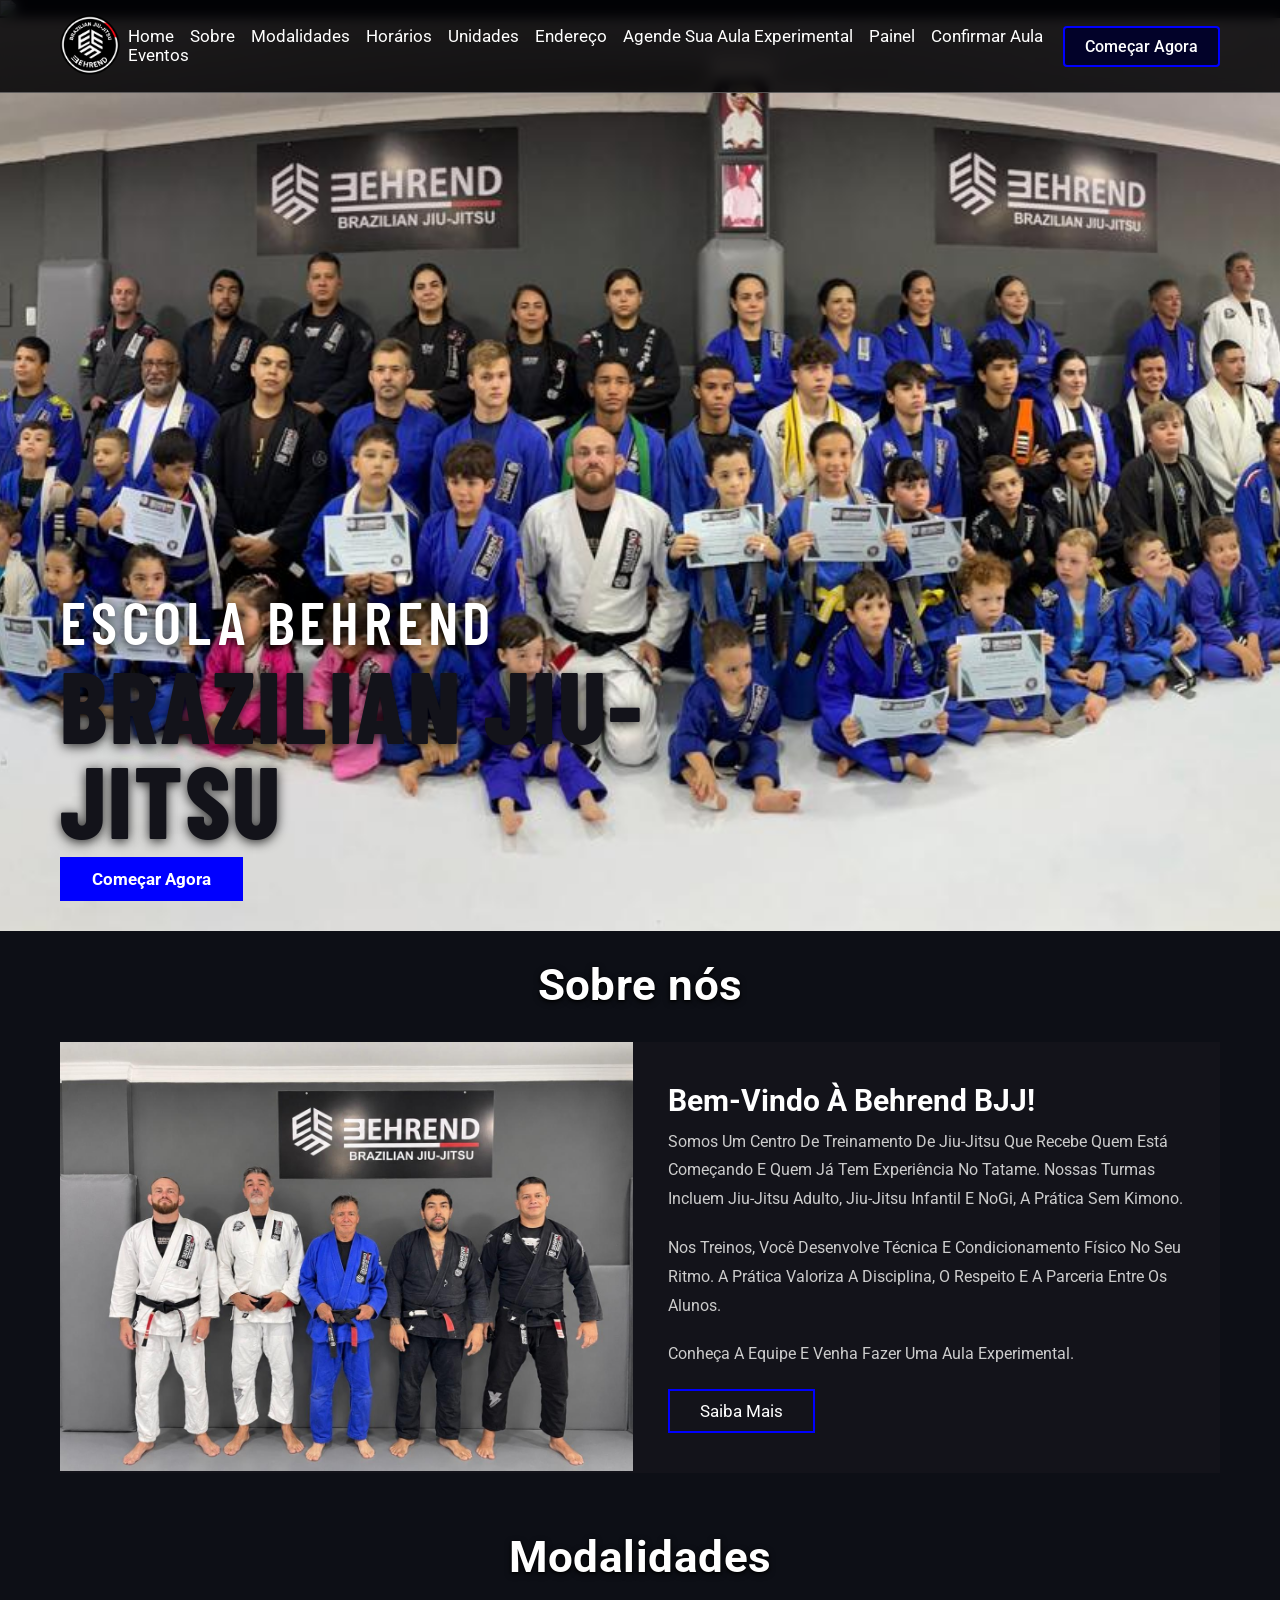
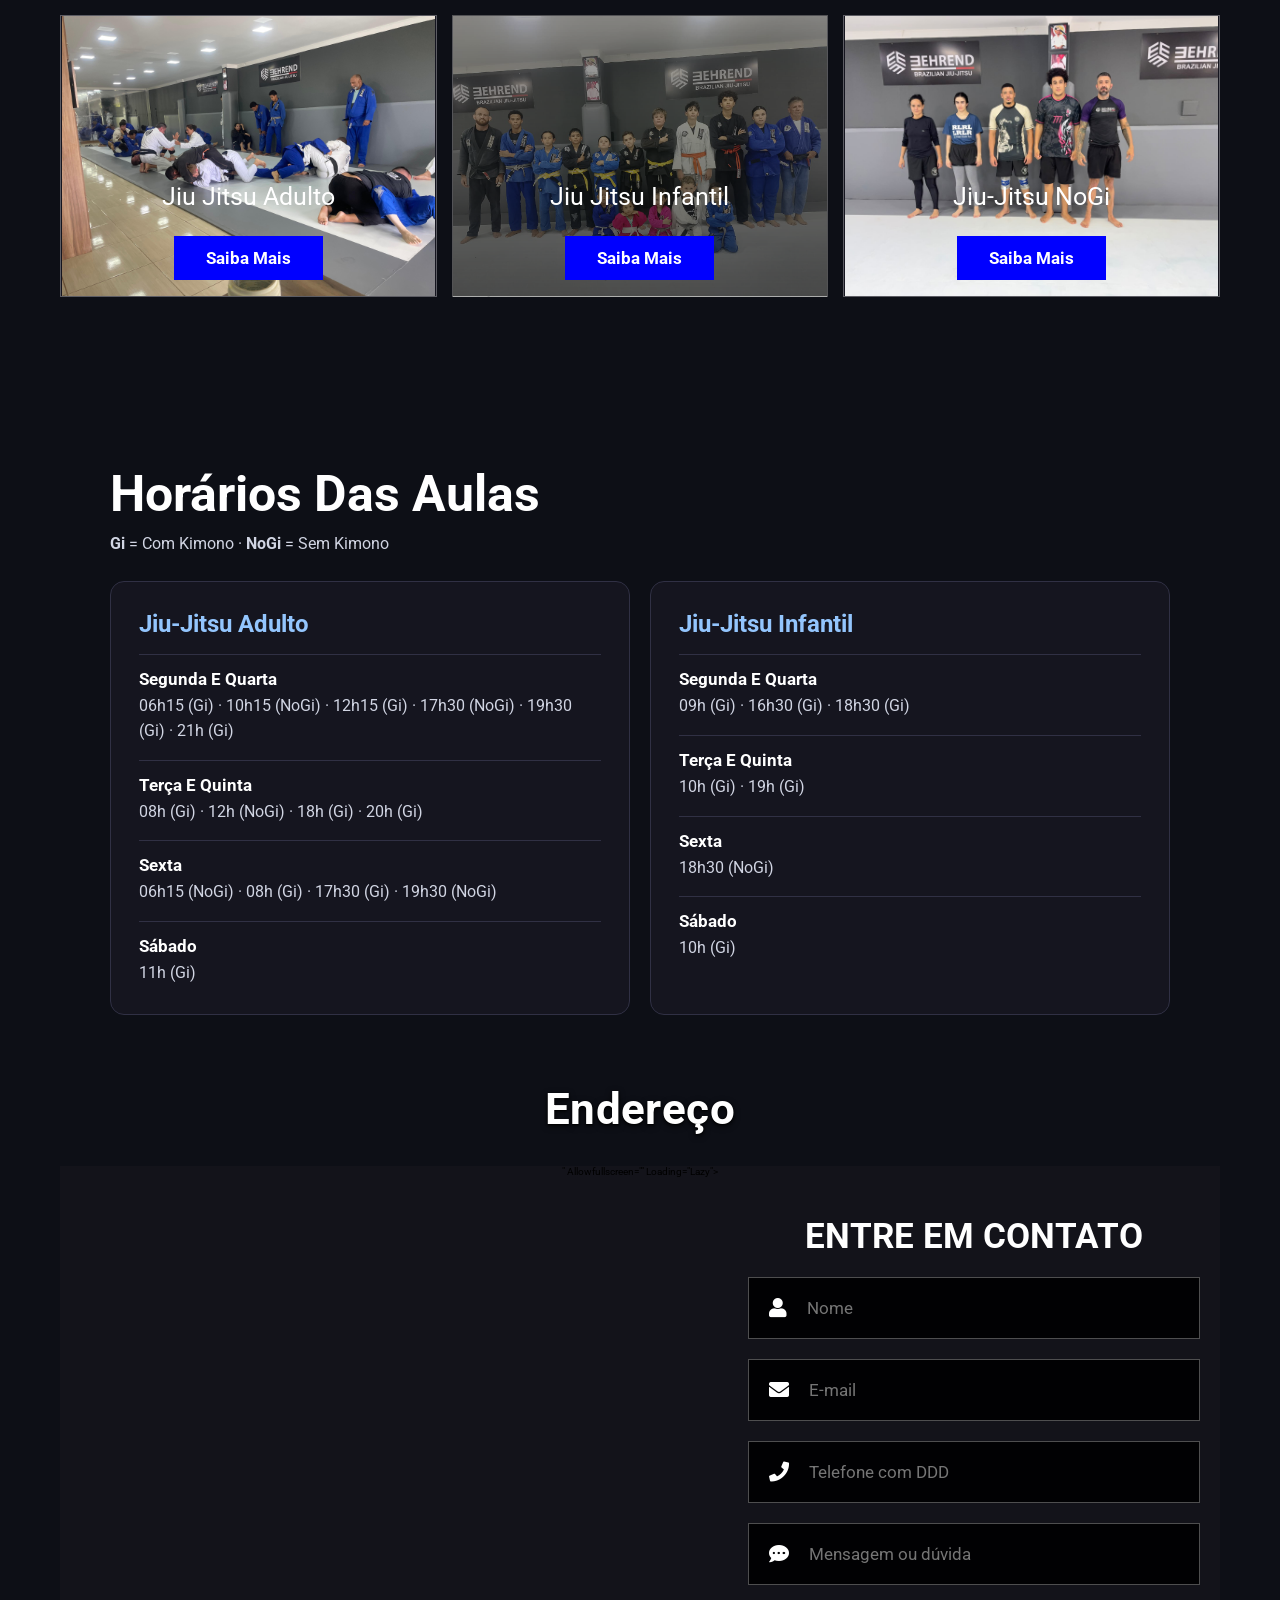
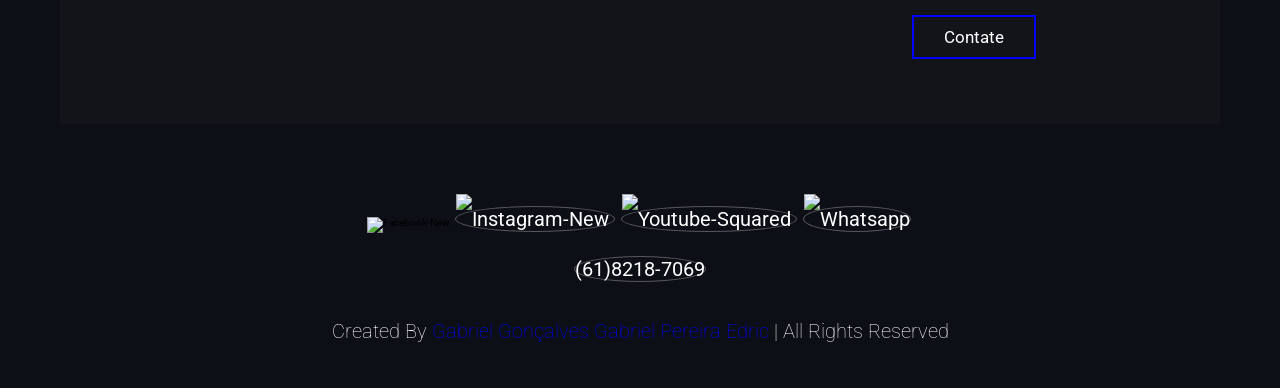
==== index.html @ 35fbf36d "Atualizar nome da página inicial" ====
<!DOCTYPE html>
<html lang="en">
<head>
    <meta charset="UTF-8">
    <meta http-equiv="X-UA-Compatible" content="IE=edge">
    <meta name="viewport" content="width=device-width, initial-scale=1.0">
    <title>Escola Behrend Brazilian Jiu-jitsu</title>

    <!-- font awesome cdn link  -->
     <link rel="stylesheet" href="https://fonts.googleapis.com/css2?family=Barlow+Condensed:wght@600;800&display=swap">
    <link rel="stylesheet" href="https://cdnjs.cloudflare.com/ajax/libs/font-awesome/5.15.4/css/all.min.css">

    <!-- custom css file link  -->
    <link rel="stylesheet" href="style.css">
    <!-- Google tag (gtag.js) -->
<script async src="https://www.googletagmanager.com/gtag/js?id=AW-11481727325"></script>
<script>
  window.dataLayer = window.dataLayer || [];
  function gtag(){dataLayer.push(arguments);}
  gtag('js', new Date());

  gtag('config', 'AW-11481727325');
</script>
<link rel="manifest" href="/manifest.webmanifest">
<meta name="theme-color" content="#0b0b0f">
<link rel="apple-touch-icon" href="/img/app-192.png">

</head>
<body>


<link rel="stylesheet" href="https://cdn.positus.global/production/resources/robbu/whatsapp-button/whatsapp-button.css"> <a id="robbu-whatsapp-button" target="_blank" href="https://api.whatsapp.com/send?phone=556182187069&text=Ol%C3%A1,%20gostaria%20de%20saber%20mais"> <img src="https://cdn.positus.global/production/resources/robbu/whatsapp-button/whatsapp-icon.svg"> </a>
    
<!-- header section  -->

<header class="header">

    <section class="flex">

        <a href="https://wa.me/556182187069" class="logo">
            <img src="./img/logoacademia1.png" alt="">
        </a>
    
        <nav class="navbar">
            <a href="#home">Home</a>
            <a href="#about">Sobre</a>
            <li class="dropdown">
            <a href="#menu">Modalidades</a>
            <div class="dropdown-menu">
                <a href="jiujitsuadulto.html">Jiu Jitsu Adulto</a>   
        <a href="jiujitsuinfantil.html">Jiu Jitsu Infantil</a>   
        <a href="nogi.html">Nogi</a>
        <a href="#menu"></a>
         
            </div>
            </li>
        

            <a href="horarios.html">Horários</a>
            <a href="#review">Unidades</a>
            <a href="endereço.html">Endereço</a>
            <a href="agendamento.html">Agende sua aula experimental</a>
            <a href="painel.html">Painel</a>
        
            <a href="confirmar-aula.html">Confirmar aula</a>
        </nav>
    
        <div>
            <a href="agendamento.html" class="btn1">Começar agora</a>
        </div>
        <div class="icons">
    
        
            <div class="fas fa-bars" id="menu-btn"></div>
        </div>
    
        <div class="search-form">
            <input type="search" id="search-box" placeholder="search here...">
            <label for="search-box" class="fas fa-search"></label>
        </div>
    
        <div class="search-form">
        <input type="search" id="search-box" placeholder="search here...">
        <label for="search-box" class="fas fa-search"></label>
    </div>

    <div class="cart-items-container">
        <div class="cart-item">
            <span class="fas fa-times"></span>
            <img src="images/cart-item-1.png" alt="">
            <div class="content">
                <h3></h3>
                <div class="price"></div>
            </div>
        </div>
        <div class="cart-item">
            <span class="fas fa-times"></span>
            <img src="images/cart-item-2.png" alt="">
            <div class="content">
                <h3></h3>
                <div class="price">-</div>
            </div>
        </div>
        <div class="cart-item">
            <span class="fas fa-times"></span>
            <img src="images/cart-item-3.png" alt="">
            <div class="content">
                <h3></h3>
                <div class="price">-</div>
            </div>
        <div>
            <a href="agendamento.html" class="btn1">Comece Agora</a>
        
        
        </div>

    </section>

</header>

<!-- header section ends -->

<!-- home section  -->

<div class="home-container">
<img class="foto-inicio-mobile" src="./img/home1.jpg" alt="Equipe da academia Behrend BJJ">
    <section class="home" id="home">

        <div class="content">
<h3 class="titulo-academia">
    Escola Behrend
    <span>Brazilian Jiu-jitsu</span>
</h3>
            <a href="agendamento.html" class="btn-smais" style="background:blue;font-weight:bold;">Começar agora</a>
        </div>
    
    </section>

</div>
<!-- home section ends -->

<!-- about section starts  -->

<section class="about" id="about">

    <h1 class="titulo-secao">Sobre nós</h1>

    <div class="row">

        <div class="image">
            <img src="./img/equipe.jpg" alt="">
        </div>

        <div class="content">
            <h3>Bem-vindo à Behrend BJJ!</h3>
            <p>Somos um centro de treinamento de jiu-jitsu que recebe quem está começando e quem já tem experiência no tatame. Nossas turmas incluem Jiu-Jitsu Adulto, Jiu-Jitsu Infantil e NoGi, a prática sem kimono.</p>
            <p>Nos treinos, você desenvolve técnica e condicionamento físico no seu ritmo. A prática valoriza a disciplina, o respeito e a parceria entre os alunos.</p>
            <p>Conheça a equipe e venha fazer uma aula experimental.</p>
            <a href="sobre.html" class="btn-smais">Saiba mais</a>
        </div>

    </div>

</section>

<!-- about section ends -->

<!-- menu section starts  -->

<section class="menu" id="menu">

    <h1 class="titulo-secao">Modalidades</h1>

    <div class="box-container">

       <div class="box card-adulto">
    <div class="price">Jiu Jitsu Adulto<span></span></div>
    <a href="jiujitsuadulto.html" class="btn-smais">Saiba mais</a>
</div>
<div class="box card-infantil">
    <h3></h3>
    <div class="price">Jiu Jitsu Infantil<span></span></div>
    <a href="jiujitsuinfantil.html" class="btn-smais">Saiba mais</a>
</div>
<div class="box card-nogi">
    <div class="price">Jiu-Jitsu NoGi</div>
    <a href="nogi.html" class="btn-smais">Saiba mais</a>
</div>
       
</section>


    <!--horarios-->
<section class="grade-aulas" aria-labelledby="titulo-horarios">
    <h1 id="titulo-horarios">Horários das aulas</h1>
    <p><strong>Gi</strong> = com kimono · <strong>NoGi</strong> = sem kimono</p>

    <div class="grade-aulas-turmas">
        <article class="grade-aulas-card">
            <h2>Jiu-Jitsu Adulto</h2>
            <dl>
                <dt>Segunda e quarta</dt>
                <dd>06h15 (Gi) · 10h15 (NoGi) · 12h15 (Gi) · 17h30 (NoGi) · 19h30 (Gi) · 21h (Gi)</dd>

                <dt>Terça e quinta</dt>
                <dd>08h (Gi) · 12h (NoGi) · 18h (Gi) · 20h (Gi)</dd>

                <dt>Sexta</dt>
                <dd>06h15 (NoGi) · 08h (Gi) · 17h30 (Gi) · 19h30 (NoGi)</dd>

                <dt>Sábado</dt>
                <dd>11h (Gi)</dd>
            </dl>
        </article>

        <article class="grade-aulas-card">
            <h2>Jiu-Jitsu Infantil</h2>
            <dl>
                <dt>Segunda e quarta</dt>
                <dd>09h (Gi) · 16h30 (Gi) · 18h30 (Gi)</dd>

                <dt>Terça e quinta</dt>
                <dd>10h (Gi) · 19h (Gi)</dd>

                <dt>Sexta</dt>
                <dd>18h30 (NoGi)</dd>

                <dt>Sábado</dt>
                <dd>10h (Gi)</dd>
            </dl>
        </article>
    </div>
</section>



<!-- horarios section ends -->

<!-- contact section starts  -->

<section class="contact" id="contact">

    <h1 class="titulo-endereco">Endereço</h1>

    <div class="row">

        <iframe class="map" src="https://www.google.com/maps/embed?pb=!1m17!1m12!1m3!1d3842.070718327223!2d-47.8016667!3d-15.641222199999996!2m3!1f0!2f0!3f0!3m2!1i1024!2i768!4f13.1!3m2!1m1!2zMTXCsDM4JzI4LjQiUyA0N8KwNDgnMDYuMCJX!5e0!3m2!1spt-BR!2sbr!4v1794829226024!5m2!1spt-BR!2sbr" width="600" height="450" style="border:0;" allowfullscreen="" loading="lazy" referrerpolicy="strict-origin-when-cross-origin"></iframe>" allowfullscreen="" loading="lazy"></iframe>

        <form action="">
            <h3>Entre em contato</h3>
            <div class="inputBox">
                <span class="fas fa-user"></span>
                <input type="text" placeholder="name">
            </div>
            <div class="inputBox">
                <span class="fas fa-envelope"></span>
                <input type="email" placeholder="email">
            </div>
            <div class="inputBox">
                <span class="fas fa-phone"></span>
                <input type="number" placeholder="number">
            </div>
            <input type="submit" value="Contate" class="btn-smais">
        </form>

    </div>

</section>

<!-- contact section ends -->

<!-- footer section  -->

<section class="footer">

    <div class="share">
        <img width="30" height="30" src="https://img.icons8.com/color/48/facebook-new.png" alt="facebook-new"/>
            <a href="https://www.instagram.com/behrendbjj?vrfl=N3lyd3J1bHFsZDZz" target="_blank">
                <img width="30" height="30" src="https://img.icons8.com/arcade/64/instagram-new.png" alt="instagram-new"/>
            </a>
            <a href="https://youtube.com/shorts/W3V1OxTVm1Y?si=gNPwFUfnU83HYOwN" target="_blank">
            <img width="30" height="30" src="https://img.icons8.com/fluency/48/youtube-squared.png" alt="youtube-squared"/>
        </a>
            <a href="https://wa.me/556182187069" target="_blank">
            <img width="30" height="30" src="https://img.icons8.com/color/48/whatsapp.png" alt="whatsapp"/>
            </a>
            <br>
           <a>(61)8218-7069</a>
    </div>
          

    <div class="credit">created by <span>Gabriel Gonçalves Gabriel Pereira Edric</span> | all rights reserved</div>

</section>

<!-- footer section ends -->

















<!-- custom js file link  -->
<script src="./js/script.js"></script>

</body>
</html>
---- style.css ----
@import url('https://fonts.googleapis.com/css2?family=Roboto:wght@100;300;400;500;700&display=swap');

:root{
    --main-color:blue;
    --black:#13131a;
    --bg:#010103;
    --border:.1rem solid rgba(255,255,255,.3);
}

*{
    font-family: 'Roboto', sans-serif;
    margin:0; padding:0;
    box-sizing: border-box;
    outline: none; border:none;
    text-decoration: none;
    text-transform: capitalize;
    transition: .2s linear;
}

html{
    font-size: 62.5%;
    overflow-x: hidden;
    scroll-padding-top: 9rem;
    scroll-behavior: smooth;
}

html::-webkit-scrollbar{
    width: .8rem;
}

html::-webkit-scrollbar-track{
    background: transparent;
}

html::-webkit-scrollbar-thumb{
    background: #fff;
    border-radius: 5rem;
}

body{
background: #0d0f16;
}

section{
    padding:3rem 2rem;
    margin: 0 auto;
    max-width: 1200px;
}

.heading{
    text-align: center;
    color:#fff;
    text-transform: uppercase;
    padding-bottom: 3.5rem;
    font-size: 4rem;
}

.heading span{
    color:var(--main-color);
    text-transform: uppercase;
}

.btn{
    margin-top: 1rem;
    display: inline-block;
    padding:.9rem 3rem;
    font-size: 1.7rem;
    color:#fff;
    background: var(--);
    cursor: pointer;
}

.btn:hover{
    letter-spacing: .2rem;
}
.btn1 {
    background:transparent;
    color:#fff;
    padding: 1rem 3rem;
    font-size: 1.7rem;
    cursor: pointer;
    margin-top: 1rem;
    display: inline-block;
    border: 3px solid var(--black);
    transition: all 0.2s ease-in-out;

}
.btn1:hover {
    letter-spacing: 0.2rem;
    box-shadow: 0 0 15px black, inset 0 0 15px black;
    text-shadow:0 0 15px black ;
}
.btn-smais {
    background:transparent;
    color:#fff;
    padding: 1rem 3rem;
    font-size: 1.7rem;
    cursor: pointer;
    margin-top: 1rem;
    display: inline-block;
    border: 2px solid blue;


}
.btn-00{ 
background:transparent;
    color:#fff;
    padding: 1rem 3rem;
    font-size: 1.7rem;
    cursor: pointer;
    margin-top: 1rem;
    display: inline-block;
    border: 2px solid var(blue);
    transition: all 0.2s ease-in-out;

}
.btn-smais:hover{
    letter-spacing: 0.2rem;
    box-shadow: 0 0 15px black, inset 0 0 15px black;
    text-shadow:0 0 15px black ;

}
.btn-00:hover {
    letter-spacing: 0.2rem;
    box-shadow: 0 0 15px blue, inset 0 0 15px blue;
    text-shadow:0 0 15px black ;
}

.header{
    position: fixed;
    top:0; left: 0; right: 0;
    z-index: 1000;
    border-bottom: var(--border);
    background:transparent;
}

.header .flex{
    display: flex;
    align-items: center;
    justify-content: space-between;
    position: relative;
    padding-top: 1.5rem;
    padding-bottom: 1.5rem;
}

.header .logo img{
    height: 6rem;
}

.header .navbar a{
    margin:0 1rem;
    font-size: 1.8rem;
    color:#fff;
}

.header .navbar a:hover{
    color:var(--main-color);
    border-bottom: .1rem solid var(--main-color);
    padding-bottom: .5rem;
}

.header .icons div{
    color:#fff;
    cursor: pointer;
    font-size: 2.5rem;
    margin-left: 2rem;
}

.header .icons div:hover{
    color:var(--main-color);
}

#menu-btn{
    display: none;
}

.header .search-form{
    position: absolute;
    top:115%; right: 2rem;
    background: #fff;
    width: 50rem;
    height: 5rem;
    display: flex;
    align-items: center;
    transform: scaleY(0);
    transform-origin: top;
}

.header .search-form.active{
    transform: scaleY(1);
}

.header .search-form input{
    height: 100%;
    width: 100%;
    font-size: 1.6rem;
    color:var(--black);
    padding:1rem;
    text-transform: none;
}

.header .search-form label{
    cursor: pointer;
    font-size: 2.2rem;
    margin-right: 1.5rem;
    color:var(--black);
}

.header .search-form label:hover{
    color:var(--main-color);
}

.header .cart-items-container{
    position: absolute;
    top:115%; right: -100%;
    width: 35rem;
    background: #fff;
    padding:1.5rem;
}

.header .cart-items-container.active{
    right: 0;
}

.header .cart-items-container .cart-item{
    position: relative;
    display: flex;
    align-items: center;
    gap:1.5rem;
    margin-bottom: 2rem;
}

.header .cart-items-container .cart-item .fa-times{
    position: absolute;
    top:1rem; right: 1rem;
    font-size: 2rem;
    cursor: pointer;
    color: var(--black);
}

.header .cart-items-container .cart-item .fa-times:hover{
    color:var(--main-color);
}

.header .cart-items-container .cart-item img{
    height: 7rem;
}

.header .cart-items-container .cart-item .content h3{
    font-size: 2rem;
    color:var(--black);
    padding-bottom: .5rem;
}

.header .cart-items-container .cart-item .content .price{
    font-size: 1.5rem;
    color:var(--main-color);
}

.header .cart-items-container .btn{
    width: 100%;
    text-align: center;
}

.home-container{
    background:url(./img/home1.jpg) no-repeat;
    background-size: cover;
    background-position: center;
}

.home{
    min-height: 100vh;
    display: flex;
    align-items: center;
}

.home .content{
    max-width: 60rem;
}

.home .content h3{
    font-size: 6rem;
    text-transform: uppercase;
    color:#fff;
    margin-top:90%

    
}
.home .content span{
    font-size: 10rem;
    color:var(--black)
}
.home .content h1{
    font-size: 6rem;
    text-transform: uppercase;
    color:#fff;

    
}

.home .content p{
    font-size: 2rem;
    font-weight: lighter;
    line-height: 1.8;
    padding:1rem 0;
    color:#eee;
}
.homejiinf-container{
    background:url(./img/jiuinfantil1.jpg) no-repeat;
    background-size: cover;
    background-position: center;
}

.homejiinf{
    min-height: 100vh;
    display: flex;
    align-items: center;
    width: 50vh;
}

.homejiinf .content{
    max-width: 60rem;
}

.homejiinf .content h3{
    font-size: 6rem;
    text-transform: uppercase;
    color:#fff;
    

    
}
.homejiinf .content h1{
    font-size: 8rem;
    text-transform: uppercase;
    color:#fff;
    margin-top: -60%;


    
}

.homejiinf .content p{
    font-size: 2rem;
    font-weight: lighter;
    line-height: 1.8;
    padding:1rem 0;
    color:#eee;
}
.homejiad-container{
    background:url(./img/bjj2.jpeg) no-repeat;
    background-size: cover;
    background-position: center;
}

.homejiad{
    min-height: 100vh;
    display: flex;
    align-items: center;
    width: 50vh;
}

.homejiad .content{
    max-width: 60rem;
}

.homejiad .content h3{
    font-size: 6rem;
    text-transform: uppercase;
    color:#fff;

    
}
.homejiad .content h1{
    font-size: 8rem;
    text-transform: uppercase;
    color:#fff;
    margin-top: -50%;

    
}

.homejiad .content p{
    font-size: 2rem;
    font-weight: lighter;
    line-height: 1.8;
    padding:1rem 0;
    color:#eee;
}
.homethai-container{
    background:url(./img/thay0.jpg) no-repeat;
    background-size: cover;
    background-position: center;
}

.homethai{
    min-height: 100vh;
    display: flex;
    align-items: center;
    width: 0vh;
    
}

.homethai .content{
    max-width: 60rem;
}

.homethai .content h3{
    font-size: 6rem;
    text-transform: uppercase;
    color:#fff;
    

    
}
.homethai .content h1{
    font-size: 8rem;
    text-transform: uppercase;
    color:#fff;
    margin-top: -120%;
    margin-left: -65%;


    
}

.homethai .content p{
    font-size: 2rem;
    font-weight: lighter;
    line-height: 1.8;
    padding:1rem 0;
    color:#eee;
}
.homenogi-container{
    background:url(./img/nogi3.jpg) no-repeat;
    background-size: cover;
    background-position: center;
}

.homenogi{
    min-height: 100vh;
    display: flex;
    align-items: center;
    margin-left: 35%;
}

.homenogi .content{
    max-width: 60rem;
}

.homenogi .content h3{
    font-size: 6rem;
    text-transform: uppercase;
    color:#fff;

    
}
.homenogi .content h1{
    font-size: 6rem;
    text-transform: uppercase;
    color:#fff;
    margin-top: -170%;

    
}

.homenogi .content p{
    font-size: 2rem;
    font-weight: lighter;
    line-height: 1.8;
    padding:1rem 0;
    color:#eee;
}
.homejuad-container{
    background:url(./img/judoadulto1.jpeg) no-repeat;
    background-size: cover;
    background-position: center;
}

.homejuad{
    min-height: 100vh;
    display: flex;
    align-items: center;
    margin-left: 11.5%;
}

.homejuad .content{
    max-width: 60rem;
}

.homejuad .content h3{
    font-size: 6rem;
 text-transform: uppercase;
    color:#fff;

    
}
.homejuad .content h1{
    font-size: 8rem;
    text-transform: uppercase;
    color:#fff;
    margin-top: -50%;
    margin-left: 40%;

    
}

.homejuad .content p{
    font-size: 2rem;
    font-weight: lighter;
    line-height: 1.8;
    padding:1rem 0;
    color:#eee;
}
.homesobre-container{
    background:url(./img/equipe.jpg) no-repeat;
    background-size: cover;
    background-position: center;
}
.homesobre{
    min-height: 100vh;
    display: flex;
    align-items: center;
    width: 50vh;
}

.homesobre.content{
    max-width: 60rem;
}

.homesobre .content h3{
    font-size: 8rem;
    text-transform: uppercase;
    color:#fff;

    
}
.homesobre .content h1{
    font-size: 6rem;
    text-transform: uppercase;
    color:#fff;
    margin-top: -70%;
    margin-left: 40%;

    
}

.homesobre.content p{
    font-size: 2rem;
    font-weight: lighter;
    line-height: 1.8;
    padding:1rem 0;
    color:#eee;
}
.homejuinf-container{
    background:url(./img/judoinfantil.jpeg) no-repeat;
    background-size: cover;
    background-position: center;
}

.homejuinf{
    min-height: 100vh;
    display: flex;
    align-items: center;
    width: 50vh;
}

.homejuinf.content{
    max-width: 60rem;
}

.homejuinf .content h3{
    font-size: 6rem;
    text-transform: uppercase;
    color:#fff;

    
}
.homejuinf .content h1{
    font-size: 8rem;
    text-transform: uppercase;
    color:#fff;
    margin-top: -70%;
    margin-left: %;

    
}

.homejuinf.content p{
    font-size: 2rem;
    font-weight: lighter;
    line-height: 1.8;
    padding:1rem 0;
    color:#eee;
}
.about2 .row2{
    display: flex;
    align-items: center;
    background:transparent;
    flex-wrap: wrap;
    gap: 1.5rem;
}
.about2 .row2 .image{
    flex:1 1 45rem;
    
}

.about2 .row2 .image img{
    width: 100%;
}
.about2 .row2 .video{
    flex:1 1 45rem;
    
}

.about2 .row2 .image video{
    width: 100%;
    margin-right: 00%;
}
.about .row .content{
    flex:1 1 45rem;
    padding:2rem;
}

.about .row .content h3{
    font-size: 3rem;
    color:#fff;
}

.about .row .content p{
    font-size: 1.6rem;
    color:#ccc;
    padding:1rem 0;
    line-height: 1.8;
}


.about1 .row1{
    display: flex;
    align-items: center;
    background:transparent;
    flex-wrap: wrap;
    gap: 1.5rem;
}
.about1 .row1 .image{
    flex:1 1 45rem;
}

.about1 .row1 .image img{
    width: 100%;
}
.about1 .row1 .content{
    flex:1 1 45rem;
    padding:2rem;
}

.about1 .row1 .content h3{
    font-size: 3rem;
    color:#fff;
}

.about1 .row1 .content p{
    font-size: 1.6rem;
    color:#ccc;
    padding:1rem 0;
    line-height: 1.8;
}
.about .row{
    display: flex;
    align-items: center;
    background:var(--black);
    flex-wrap: wrap;
    gap: 1.5rem;
}
.about .row .image{
    flex:1 1 45rem;
}

.about .row .image img{
    width: 100%;
}
.about .row .content{
    flex:1 1 45rem;
    padding:2rem;
}

.about .row .content h3{
    font-size: 3rem;
    color:#fff;
}

.about .row .content p{
    font-size: 1.6rem;
    color:#ccc;
    padding:1rem 0;
    line-height: 1.8;
}

.menu .box-container{
    display: grid;
    grid-template-columns: repeat(auto-fit, minmax(30rem, 1fr));
    gap:1.5rem;
}

.menu .box-container .box{
    padding:5rem;
    text-align: center;
    border:var(--border); 
    
}

.menu .box-container .box img{
    height: 10rem;
}

.menu .box-container .box h3{
    color:blue;
    font-size: 2rem;
    padding:1rem 0;
}

nav li{
    display: inline-block;
}
nav li a:hover{

    color:gray;
    border-bottom: 0.1rem solid gray;
    padding-bottom: 0.5rem;
    font-style: 2rem;

}
.dropdown-menu{
    position:absolute;
    display: none;
     background-color: #252525;


}

.dropdown-menu a{
    display: block;
    color: #fff;
    
}
.dropdown:hover .dropdown-menu{
    display: block;
    margin-top: 0.5%;


}
.menu .box-container .box{

}
.menu .box-container .box .price{
    color:blue;
    font-size: 2.5rem;
    padding:.5rem 0;
    ;
}

.menu .box-container .box .price span{
    font-size: 1.5rem;
    text-decoration: line-through;
    font-weight: lighter;
    

}

.menu .box-container .box:hover{
    background:url("./img/logoacademia1.png");

  background-size: contain;
    background-position: center;
    background-repeat: no-repeat;

    
    
}

.menu .box-container .box:hover > *{
    color:var (--black)
}

.products .box-container{
    display: grid;
    grid-template-columns: repeat(auto-fit, minmax(30rem, 1fr));
    gap:1.5rem;
}

.products .box-container .box{
    text-align: center;
    border:var(--black);
    padding: 2rem;

}

.products .box-container .box .icons a{
    height: 5rem;
    width: 5rem;
    line-height: 5rem;
    font-size: 2rem;
    border:var(--border);
    color:#fff;
    margin:.3rem;
}

.products .box-container .box .icons a:hover{
    background:var(--main-color);
}

.products .box-container .box .image{
    padding: 2.5rem 0;
    

}
.products .box-container .box .image2{
    padding: 2.5rem 0;
    margin-left:-13%;

    

}

.products .box-container .box .image img{
    height: 45rem;
}

.products .box-container .box .image2 img{
    height:45rem;                                                                                                                                                                                                                                                                                                                                                                                                                                                                                                                                                                                                                                                                                                                                                                                                                                                                                                                                                                                                                                                                                                                                                                                                                                                                                 ;
}
.products .box-container .box .content h3{
    color:blue;
    font-size: 2.5rem;
    margin-left: ;
}

.products .box-container .box .content .stars{
    padding: 1.5rem;
}

.products .box-container .box .content .stars i{
    font-size: 1.7rem;
    color: var(--main-color);
}

.products .box-container .box .content .price{
    color:#fff;
    font-size: 2.5rem;
}

.products .box-container .box .content .price span{
    text-decoration: line-through;
    font-weight: lighter;
    font-size: 1.5rem;
}

.review .box-container{
    display: grid;
    grid-template-columns: repeat(auto-fit, minmax(30rem, 1fr));
    gap:1.5rem;
}

.review .box-container .box{
    border:var(--border);
    text-align: center;
    padding:3rem 2rem;
}

.review .box-container .box p{
    font-size: 1.5rem;
    line-height: 1.8;
    color:#ccc;
    padding:2rem 0;
}

.review .box-container .box .user{
    height: 7rem;
    width: 7rem;
    border-radius: 50%;
    object-fit: cover;
}

.review .box-container .box h3{
    padding:1rem 0;
    font-size: 2rem;
    color:#fff;
}

.review .box-container .box .stars i{
    font-size: 1.5rem;
    color:var(--main-color);
}

.contact .row{
    display: flex;
    background:var(--black);
    flex-wrap: wrap;
    gap:1rem;
}

.contact .row .map{
    flex:1 1 45rem;
    width: 100%;
    object-fit: cover;
}

.contact .row form{
    flex:1 1 45rem;
    padding:5rem 2rem;
    text-align: center;
}

.contact .row form h3{
    text-transform: uppercase;
    font-size: 3.5rem;
    color:#fff;
}

.contact .row form .inputBox{
    display: flex;
    align-items: center;
    margin-top: 2rem;
    margin-bottom: 2rem;
    background:var(--bg);
    border:var(--border);
}

.contact .row form .inputBox span{
    color:#fff;
    font-size: 2rem;
    padding-left: 2rem;
}

.contact .row form .inputBox input{
    width: 100%;
    padding:2rem;
    font-size: 1.7rem;
    color:#fff;
    text-transform: none;
    background:none;
}

.blogs .box-container{
    display: grid;
    grid-template-columns: repeat(auto-fit, minmax(30rem, 1fr));
    gap:1.5rem;
}

.blogs .box-container .box{
    border:var(--border);    
}

.blogs .box-container .box .image{
    height: 25rem;
    overflow:hidden;
    width: 100%;
}

.blogs .box-container .box .image img{
    height: 100%;
    object-fit: cover;
    width: 100%;
}

.blogs .box-container .box:hover .image img{
    transform: scale(1.2);
}

.blogs .box-container .box .content{
    padding:2rem;
}

.blogs .box-container .box .content .title{
    font-size: 2.5rem;
    line-height: 1.5;
    color:#fff;
}

.blogs .box-container .box .content .title:hover{
    color:var(--main-color);
}

.blogs .box-container .box .content span{
    color:var(--main-color);
    display: block;
    padding-top: 1rem;
    font-size: 2rem;
}

.blogs .box-container .box .content p{
    font-size: 1.6rem;
    line-height: 1.8;
    color:#ccc;
    padding:1rem 0;
}

.footer{
    /* background:var(--black); */
    text-align: center;
}

.footer .share{
    padding:1rem 0;
}

.footer .share a{
    height: 5rem;
    width: 5rem;
    line-height: 5rem;
    font-size: 2rem;
    color:#fff;
    border:var(--border);
    margin:.3rem;
    border-radius: 50%;
}

.footer .share a:hover{
    background-color: var(--main-color);
}

.footer .links{
    display: flex;
    justify-content: center;
    flex-wrap: wrap;
    padding:2rem 0;
    gap:1rem;
}

.footer .links a{
    padding:.7rem 2rem;
    color:#fff;
    border:var(--border);
    font-size: 2rem;
}

.footer .links a:hover{
    background:var(--main-color);
}

.footer .credit{
    font-size: 2rem;
    color:#fff;
    font-weight: lighter;
    padding:1.5rem;
}

.footer .credit span{
    color:var(--main-color);
}
.detalhes{
    background: url("./img/behrend01.png");
     height: 50vh;
     width:50vh ;
    background-position: center;
    background-size:cover ;
    margin-left: 0%;

}
.detalhes section{
    display:flex;
    align-items: center;
    min-height: 100vh;
}
.detalhe{
    max-width: 60rem;
}
    

.container-c{
    background: url(./img/logoberhend03.jpeg);
    

}
.container-d{
    background: url(./img/judologo01.png);

 }













/* media queries  */
@media (max-width:991px){

    html{
        font-size: 55%;
    }

    .header{
        padding:1.5rem 2rem;
    }
    .header .navbar a{
        margin:0 1rem;
        font-size: 1.8rem;
        color:#fff;
    
    }

    section{
        padding:2rem;
    }
    .dropdown-menu{
        display: none;
        margin-left: 37%;
        box-shadow: 0 0 2px #13131a;

    }
    .dropdown-menu a{
        display: block;
        color: #13131a;
    }
    .dropdown:hover .dropdown-menu{
        display: block;
    }
    nav li{
        background-color: ;
    }
    .header .navbar a:hover{
        color:var(--main-color);
        border-bottom: .1rem solid var(--main-color);
        padding-bottom: .5rem;
    }



nav li a:hover{
    background-color:;
}
nav li a{
    background-color: ;
}
}

@media (max-width:768px){

    #menu-btn{
        display: block;
        color: blue;
    }

    .btn1{
        display: none;
    }

    
    .header .navbar{
        position: absolute;
        top:100%; right: -100%;
       background: #15151f;
        width: 30rem;
        height: calc(60vh - 9.5rem);
    }

    .header .navbar.active{
        right:0;
    }

    .header .navbar a{
        color:black;
        display: block;
        margin:0.5rem;
        padding:0.5rem;
        font-size: 2rem;
    }

    .header .search-form{
        width: 90%;
        right: 2rem;
    }

    .home{
        background-position: left;
        justify-content: center;
        text-align: center;
    }

    .home .content h3{
        font-size: 4.5rem;
    }

    .home .content p{
        font-size: 1.5rem;
    }

}

@media (max-width:450px){

    html{
        font-size: 50%;
    }

}


/* ==========================================================================
   ESTILOS DO MVP FULL STACK (AGENDAMENTO EXPERIMENTAL & PAINEL RBAC)
   ========================================================================== */
.app-section {
    max-width: 1200px;
    margin: 0 auto;
    padding: 4rem 2rem;
    color: #fff;
}

.section-subtitle {
    text-align: center;
    font-size: 1.7rem;
    color: #cbd5e1;
    margin-top: -2rem;
    margin-bottom: 3.5rem;
    text-transform: none;
}

.app-grid {
    display: grid;
    grid-template-columns: repeat(auto-fit, minmax(38rem, 1fr));
    gap: 2.5rem;
    align-items: start;
}

.app-card {
    background: rgba(19, 19, 26, 0.95);
    border: 1px solid rgba(59, 130, 246, 0.35);
    border-radius: 0.8rem;
    padding: 2.5rem;
    box-shadow: 0 8px 24px rgba(0, 0, 0, 0.5);
}

.app-card h3 {
    font-size: 2.2rem;
    color: #fff;
    margin-bottom: 1.8rem;
    border-bottom: 1px solid rgba(255, 255, 255, 0.12);
    padding-bottom: 1rem;
    text-transform: none;
}

.app-card h3 i {
    color: #3b82f6;
    margin-right: 0.8rem;
}

.app-form label {
    display: block;
    font-size: 1.4rem;
    color: #e2e8f0;
    margin-top: 1.2rem;
    margin-bottom: 0.5rem;
    text-transform: none;
}

.app-form input,
.app-form select,
.app-form textarea {
    width: 100%;
    padding: 1.2rem 1.4rem;
    font-size: 1.5rem;
    color: #fff;
    background: #09090f;
    border: 1px solid rgba(255, 255, 255, 0.25);
    border-radius: 0.4rem;
    text-transform: none;
}

.app-form input:focus,
.app-form select:focus {
    border-color: #3b82f6;
}

.form-row-2 {
    display: grid;
    grid-template-columns: 1fr 1fr;
    gap: 1.2rem;
}

.turmas-grid {
    display: grid;
    grid-template-columns: repeat(auto-fit, minmax(22rem, 1fr));
    gap: 1.2rem;
}

.turma-card {
    background: #0b0b12;
    border: 1px solid rgba(255, 255, 255, 0.15);
    border-radius: 0.6rem;
    padding: 1.4rem;
}

.turma-card h4 {
    font-size: 1.7rem;
    color: #60a5fa;
    margin-bottom: 0.6rem;
}

.turma-card p {
    font-size: 1.35rem;
    color: #cbd5e1;
    margin: 0.3rem 0;
    text-transform: none;
}

.vaga-badge {
    display: inline-block;
    margin-top: 0.8rem;
    padding: 0.4rem 0.9rem;
    font-size: 1.25rem;
    background: rgba(34, 197, 94, 0.18);
    color: #4ade80;
    border: 1px solid rgba(34, 197, 94, 0.4);
    border-radius: 2rem;
    text-transform: none;
}

.alert-box {
    padding: 1.6rem;
    border-radius: 0.6rem;
    font-size: 1.5rem;
    line-height: 1.6;
    text-transform: none;
}

.alert-box * {
    text-transform: none;
}

.alert-box.success {
    background: rgba(22, 101, 52, 0.25);
    border: 1px solid #22c55e;
    color: #dcfce7;
}

.alert-box.error {
    background: rgba(153, 27, 27, 0.3);
    border: 1px solid #ef4444;
    color: #fee2e2;
}

.alert-box.info {
    background: rgba(30, 58, 138, 0.3);
    border: 1px solid #3b82f6;
    color: #dbeafe;
}

.consulta-card {
    display: flex;
    justify-content: space-between;
    align-items: center;
    background: #0b0b12;
    border: 1px solid rgba(255, 255, 255, 0.18);
    padding: 1.2rem 1.5rem;
    border-radius: 0.5rem;
    margin-bottom: 1rem;
    font-size: 1.45rem;
    text-transform: none;
}

.status-pill {
    display: inline-block;
    padding: 0.4rem 1rem;
    border-radius: 2rem;
    font-size: 1.2rem;
    font-weight: 700;
}

.status-pendente {
    background: rgba(234, 179, 8, 0.2);
    color: #facc15;
    border: 1px solid #eab308;
}

.status-confirmado {
    background: rgba(59, 130, 246, 0.25);
    color: #93c5fd;
    border: 1px solid #3b82f6;
}

.status-realizado {
    background: rgba(34, 197, 94, 0.25);
    color: #4ade80;
    border: 1px solid #22c55e;
}

.status-cancelado {
    background: rgba(239, 68, 68, 0.25);
    color: #fca5a5;
    border: 1px solid #ef4444;
}

.demo-roles-bar {
    display: flex;
    flex-wrap: wrap;
    gap: 1rem;
    margin-bottom: 1.5rem;
}

.btn-role {
    flex: 1 1 20rem;
    padding: 1rem 1.2rem;
    font-size: 1.35rem;
    color: #fff;
    border-radius: 0.5rem;
    cursor: pointer;
    text-transform: none;
    font-weight: 500;
}

.role-admin {
    background: #1d4ed8;
    border: 1px solid #60a5fa;
}

.role-instrutor {
    background: #0f766e;
    border: 1px solid #2dd4bf;
}

.user-banner {
    margin-top: 2rem;
    padding: 1.2rem 1.6rem;
    background: #09090f;
    border: 1px solid #3b82f6;
    border-radius: 0.5rem;
    display: flex;
    justify-content: space-between;
    align-items: center;
    font-size: 1.5rem;
    text-transform: none;
}

.role-badge {
    margin-left: 0.8rem;
    padding: 0.3rem 0.9rem;
    background: #2563eb;
    color: #fff;
    border-radius: 0.4rem;
    font-size: 1.25rem;
}

.kpi-grid {
    display: grid;
    grid-template-columns: repeat(auto-fit, minmax(22rem, 1fr));
    gap: 2rem;
    margin-bottom: 3rem;
}

.kpi-card {
    background: rgba(19, 19, 26, 0.95);
    border: 1px solid rgba(59, 130, 246, 0.35);
    border-radius: 0.8rem;
    padding: 2rem;
    text-align: center;
}

.kpi-number {
    display: block;
    font-size: 4rem;
    font-weight: 700;
    color: #60a5fa;
}

.kpi-label {
    font-size: 1.5rem;
    color: #cbd5e1;
    text-transform: none;
}

.table-responsive {
    overflow-x: auto;
}

.app-table {
    width: 100%;
    border-collapse: collapse;
    font-size: 1.45rem;
}

.app-table th,
.app-table td {
    padding: 1.2rem 1rem;
    text-align: left;
    border-bottom: 1px solid rgba(255, 255, 255, 0.12);
    text-transform: none;
}

.app-table th {
    color: #93c5fd;
    font-weight: 600;
    background: rgba(255, 255, 255, 0.04);
}

.btn-mini {
    padding: 0.5rem 0.9rem;
    font-size: 1.25rem;
    border-radius: 0.4rem;
    cursor: pointer;
    color: #fff;
    margin-right: 0.4rem;
    margin-bottom: 0.4rem;
    text-transform: none;
}

.btn-confirm { background: #2563eb; }
.btn-done { background: #16a34a; }
.btn-cancel { background: #ca8a04; }
.btn-delete { background: #dc2626; }


/* Alinhamento uniforme da barra de navegação e botão Começar agora */
.header {
    background: rgba(1, 1, 3, 0.85);
    backdrop-filter: blur(6px);
}

.header .navbar {
    display: flex;
    align-items: center;
    flex-wrap: wrap;
}

.header .navbar a {
    margin: 0 0.8rem;
    font-size: 1.65rem;
    color: #fff;
    white-space: nowrap;
}

.header .btn1 {
    background: rgb(2, 2, 41);
    color: #fff;
    padding: 0.9rem 2rem;
    font-size: 1.6rem;
    font-weight: 500;
    margin-top: 0;
    border: 2px solid blue;
    border-radius: 0.4rem;
    white-space: nowrap;
}

.header .btn1:hover {
    background: transparent;
    letter-spacing: 0.1rem;
    box-shadow: 0 0 15px rgba(0, 0, 255, 0.6);
}



@media (max-width: 1024px) {
  header {
    position: relative;
  }

  .header .navbar {
    margin-right: 64px;
  }

  .header .navbar li:has(> ul) {
    position: relative;

  }

  .header .navbar li > ul {
    position: absolute;
    top: 100%;
    left: auto;
    right: 0;

  }
}
.titulo-academia,
.titulo-academia span {
    font-family: "Barlow Condensed", "Arial Narrow", sans-serif;
    color: #fff;
    text-transform: uppercase;
    text-shadow: 0 2px 12px rgba(0, 0, 0, 0.85);
}

.titulo-academia {
    font-size: clamp(1.8rem, 3vw, 3.6rem);
    font-weight: 600;
    letter-spacing: 0.08em;
    line-height: 1.1;
}

.titulo-academia span {
    display: block;
    margin-top: 0.3rem;
    font-size: clamp(4rem, 8vw, 10rem);
    font-weight: 800;
    letter-spacing: 0.02em;
    line-height: 0.95;
}

@media (max-width: 991px) {
    .header .navbar.active {
        right: 0;
        margin-right: 24px;
        width: min(330px, calc(100vw - 48px));
        height: auto;
        max-height: min(70vh, calc(100dvh - 100% - 12px));
        overflow-y: auto;
        overscroll-behavior-y: contain;
        box-sizing: border-box;
        display: flex;
        flex-direction: column;
        flex-wrap: nowrap;
        align-items: stretch;
        padding: 12px;
        background: #15151f;
        border: 1px solid #303044;
        border-radius: 14px;
        box-shadow: 0 12px 28px rgba(0, 0, 0, 0.4);
    }

    .header .navbar.active a {
        display: block;
        margin: 0;
        padding: 10px 12px;
        color: #fff;
        white-space: normal;
    }

    .header .navbar.active .dropdown-menu {
        display: none;
        position: static;
        margin: 4px 0 8px 12px;
        padding: 4px;
        background: #242438;
        border-radius: 8px;
        box-shadow: none;
    }

    .header .navbar.active .dropdown-menu.submenu-aberto {
        display: block;
    }
}
.grade-aulas {
    max-width: 1100px;
    margin: 0 auto;
    padding: 14rem 2rem 4rem;
    color: #fff;
}

.grade-aulas h1 {
    font-size: clamp(3rem, 6vw, 5rem);
    line-height: 1.1;
    margin-bottom: 1rem;
}

.grade-aulas p,
.grade-aulas dd {
    color: #d1d5e3;
    font-size: 1.6rem;
    line-height: 1.55;
}

.grade-aulas-turmas {
    display: grid;
    grid-template-columns: repeat(auto-fit, minmax(min(100%, 360px), 1fr));
    gap: 2rem;
    margin-top: 2.4rem;
}

.grade-aulas-card {
    background: #15151f;
    border: 1px solid #303044;
    border-radius: 14px;
    padding: clamp(1.6rem, 4vw, 2.8rem);
}

.grade-aulas-card h2 {
    color: #93c5fd;
    font-size: 2.4rem;
}

.grade-aulas-card dt {
    margin-top: 1.6rem;
    padding-top: 1.4rem;
    border-top: 1px solid #303044;
    font-size: 1.7rem;
    font-weight: 700;
}

.grade-aulas-card dd {
    margin: 0.5rem 0 0;
}
.foto-inicio-mobile {
    display: none;
}

@media (max-width: 768px) {
    .home-container {
        padding-top: 9.5rem;
        background: #0b0b0f;
    }

    .foto-inicio-mobile {
        display: block;
        width: 100%;
        height: auto;
    }

    .home-container .home {
        min-height: 0;
        padding: 1.6rem 1.5rem 2rem;
        justify-content: center;
        text-align: center;
    }

    .home .content .titulo-academia span {
        color: #fff;
    }
}
@media (max-width: 768px) {
    .home-container .home#home {
        height: auto;
        min-height: 0;
        padding: 1.2rem 1.5rem 1.8rem;
    }

    .home-container .home#home .content {
        margin-top: 0;
        padding-top: 0;
    }

    .home-container .home#home .titulo-academia {
        margin-top: 0;
    }
}
.menu .box-container .box.card-infantil,
.menu .box-container .box.card-infantil:hover {
    background: linear-gradient(rgba(0, 0, 0, 0.35), rgba(0, 0, 0, 0.65)),
                url("./img/bjjinf2.jpeg") center / cover no-repeat;
                display: flex;
flex-direction: column;
justify-content: flex-end;
align-items: center;
gap: 10px;
min-height: 0;
height: auto;
aspect-ratio: 4 / 3;
align-self: start;
padding: 16px;
box-sizing: border-box;
background-color: #15151f;
}

.menu .box-container .box.card-infantil .price {
    color: #fff;
}
.menu .box-container .box.card-adulto,
.menu .box-container .box.card-adulto:hover {
    background: #15151f url("./img/bjj1.jpeg") center top / contain no-repeat;
    display: flex;
    flex-direction: column;
    justify-content: flex-end;
    align-items: center;
    gap: 10px;
    min-height: 0;
height: auto;
aspect-ratio: 4 / 3;
align-self: start;
    padding: 16px;
    box-sizing: border-box;
}

.menu .box-container .box.card-adulto .price {
    color: #fff;
}
.menu .box-container .box.card-nogi,
.menu .box-container .box.card-nogi:hover {
     background: #15151f url("./img/nogi3.jpeg") center top / contain no-repeat;
    display: flex;
    flex-direction: column;
    justify-content: flex-end;
    align-items: center;
    gap: 10px;
    min-height: 0;
height: auto;
aspect-ratio: 4 / 3;
align-self: start;
    padding: 16px;
    box-sizing: border-box;
}


.menu .box-container .box.card-nogi .price {
    color: #fff;
}
@media (max-width: 768px) {
    video.video-sobre {
        display: block;
        width: 100%;
        height: auto;
    }
}
.foto-sobre-mobile {
    display: none;
}

@media (max-width: 768px) {
    .capa-sobre {
        display: block;
        height: auto;
        min-height: 0;
        padding: 0;
        background: #0d0f16;
    }

    .capa-sobre .foto-sobre-mobile {
        display: block;
        width: 100%;
        height: auto;
    }

    .capa-sobre .heading {
        margin: 0;
        padding: 1.2rem 1rem;
    }
}
@media (max-width: 768px) {
    .homesobre-container {
        background-size: contain;
        background-position: center;
        background-repeat: no-repeat;
    }

    .homesobre-container .homesobre {
        width: 100%;
        height: auto;
        min-height: 0;
        aspect-ratio: 4 / 3;
        justify-content: center;
    }
}
@media (max-width: 768px) {
    .capa-jiu-mobile {
        width: 100%;
        max-width: none;
        margin-inline: auto;
        margin-top: 220px;
        box-sizing: border-box;
        background-position: center center;
        background-size: contain;
        background-repeat: no-repeat;
    }

    .capa-jiu-mobile > section {
        display: flex;
        width: 100%;
        max-width: none;
        height: auto;
        min-height: 0;
        aspect-ratio: 16 / 9;
        margin: 0;
        padding: 1rem;
        box-sizing: border-box;
        align-items: center;
        justify-content: center;
        text-align: center;
    }
}

#login-aluno[hidden],
#area-minhas-aulas[hidden],
#cadastro-aluno[hidden] {
    display: none;
}

#lista-minhas-aulas {
    display: grid;
    grid-template-columns: repeat(auto-fit, minmax(min(100%, 280px), 1fr));
    gap: 1rem;
    margin: 1rem 0;
}

.aula-confirmacao button {
    margin: 0.5rem 0.5rem 0 0;
}

.aula-confirmacao button[aria-pressed="true"] {
    background: #1d4ed8;
    color: white;
}

#gestao-confirmacoes summary {
    cursor: pointer;
    font-size: 1.8rem;
    font-weight: 700;
    margin-bottom: 1rem;
}

#gestao-confirmacoes select {
    max-width: 100%;
    margin: 0.8rem;
}

.aula-confirmados {
    margin-top: 0.8rem;
    font-size: 1.6rem;
}

.aula-confirmados summary {
    box-sizing: border-box;
    min-height: 44px;
    padding: 10px 12px;
    border: 1px solid #405477;
    border-radius: 6px;
    color: #d5e5ff;
    background: #1b263a;
    font-weight: 600;
    cursor: pointer;
}

.aula-confirmados summary:focus-visible {
    outline: 2px solid #a9c9ff;
    outline-offset: 2px;
}

.aula-confirmados p {
    margin: 0.8rem 0 0;
    text-transform: none;
    overflow-wrap: anywhere;
}

#lista-confirmacoes {
    font-size: 1.6rem;
    line-height: 1.5;
    overflow-wrap: anywhere;
}

#lista-confirmacoes:not(:empty) {
    margin: 0.8rem 0 1.2rem;
}

#lista-confirmacoes li {
    margin-inline-start: 1.5em;
}

.capa-jiu-mobile > section,
.homesobre-container > .homesobre {
    width: 100%;
    align-items: flex-end;
    justify-content: center;
    padding-bottom: clamp(1.2rem, 4vw, 5rem);
}

.capa-jiu-mobile .content,
.homesobre-container .content {
    min-width: 0;
    text-align: center;
}

.capa-jiu-mobile .content .titulo-modalidade,
.homesobre .content .titulo-modalidade,
.titulo-secao,
.contact > .titulo-endereco {
    display: inline-block;
    max-width: 100%;
    margin: 0;
    padding: 0.3em 0.58em;
    text-shadow: 0 2px 6px #000c, 0 1px 2px #000;
    color: #fff;
    font-family: "Roboto", system-ui, sans-serif;
    font-size: clamp(2.8rem, 6vw, 6.4rem);
    font-weight: 700;
    line-height: 1.1;
    letter-spacing: 0.01em;
    text-transform: none;
    text-wrap: balance;
}

.titulo-secao,
.contact > .titulo-endereco {
    display: block;
    padding: 0 0 0.75em;
    text-align: center;
    font-size: clamp(2.8rem, 5vw, 4.4rem);
}

#gestao-alunos[hidden] {
    display: none;
}

#gestao-alunos summary {
    font-size: 1.8rem;
    cursor: pointer;
}

#aluno-cadastrado {
    max-width: 100%;
    padding: 0.7em;
    font-size: 1.5rem;
}

.alternar-senha {
    display: inline-flex;
    align-items: center;
    gap: 0.6rem;
    min-height: 44px;
    color: white;
    background: #25334d;
}

.alternar-senha:focus-visible {
    outline: 2px solid white;
    outline-offset: 2px;
}

.menu .box-container :is(.card-adulto, .card-infantil, .card-nogi) > .btn-smais {
    background-color: var(--main-color);
    font-weight: 700;
}

.header.header-confirmar-aula {
    position: sticky;
}

.eventos-app [hidden] {
    display: none;
}

.eventos-secao {
    margin-top: 3rem;
    padding: 0;
}

.eventos-secao h2,
#publicar-evento summary {
    margin-bottom: 1rem;
    font-size: 2rem;
}

#publicar-evento summary {
    cursor: pointer;
}

#evento-competicao {
    display: grid;
    gap: 0.75rem;
    min-width: 0;
}

.eventos-lista {
    display: grid;
    grid-template-columns: repeat(auto-fit, minmax(min(100%, 29rem), 1fr));
    gap: 1.5rem;
    font-size: 1.6rem;
}

.evento-cartao {
    overflow: hidden;
    padding: 0;
}

.evento-cartao img {
    display: block;
    width: 100%;
    aspect-ratio: 4 / 3;
    object-fit: contain;
    background: #0c0d14;
}

.evento-conteudo {
    padding: 1.8rem;
    overflow-wrap: anywhere;
}

.evento-conteudo :is(h3, p, time) {
    text-transform: none;
}

.evento-conteudo p {
    margin-top: 0.9rem;
    white-space: pre-wrap;
}

.evento-conteudo time {
    color: #93c5fd;
}

.eventos-secao [role="status"],
#evento-feedback {
    font-size: 1.5rem;
}

.evento-acoes {
    display: flex;
    flex-wrap: wrap;
    gap: 0.8rem;
    align-items: center;
}

.evento-cartao :is(.evento-acoes, .evento-conteudo) > .btn-smais {
    padding: 0.5rem 1.15rem;
    font-size: 1.4rem;
    min-height: 3.4rem;
    align-content: center;
}
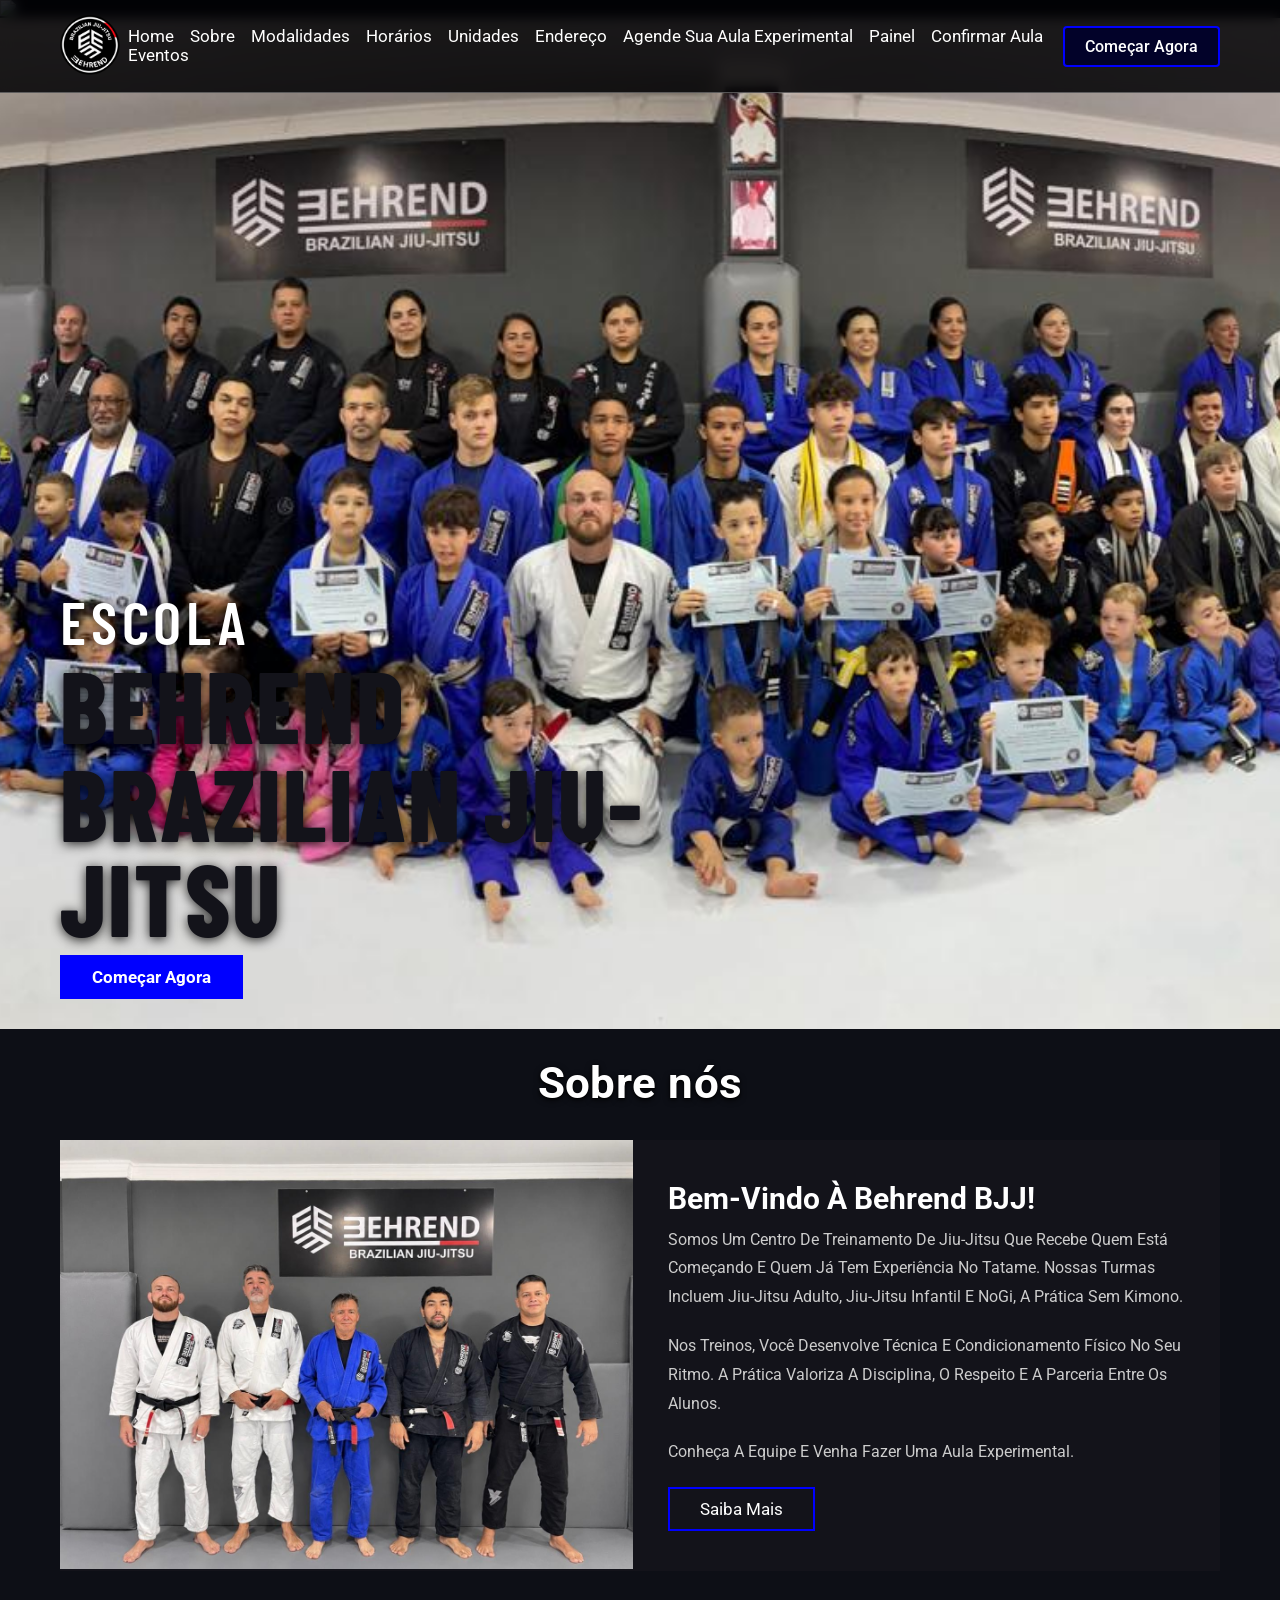
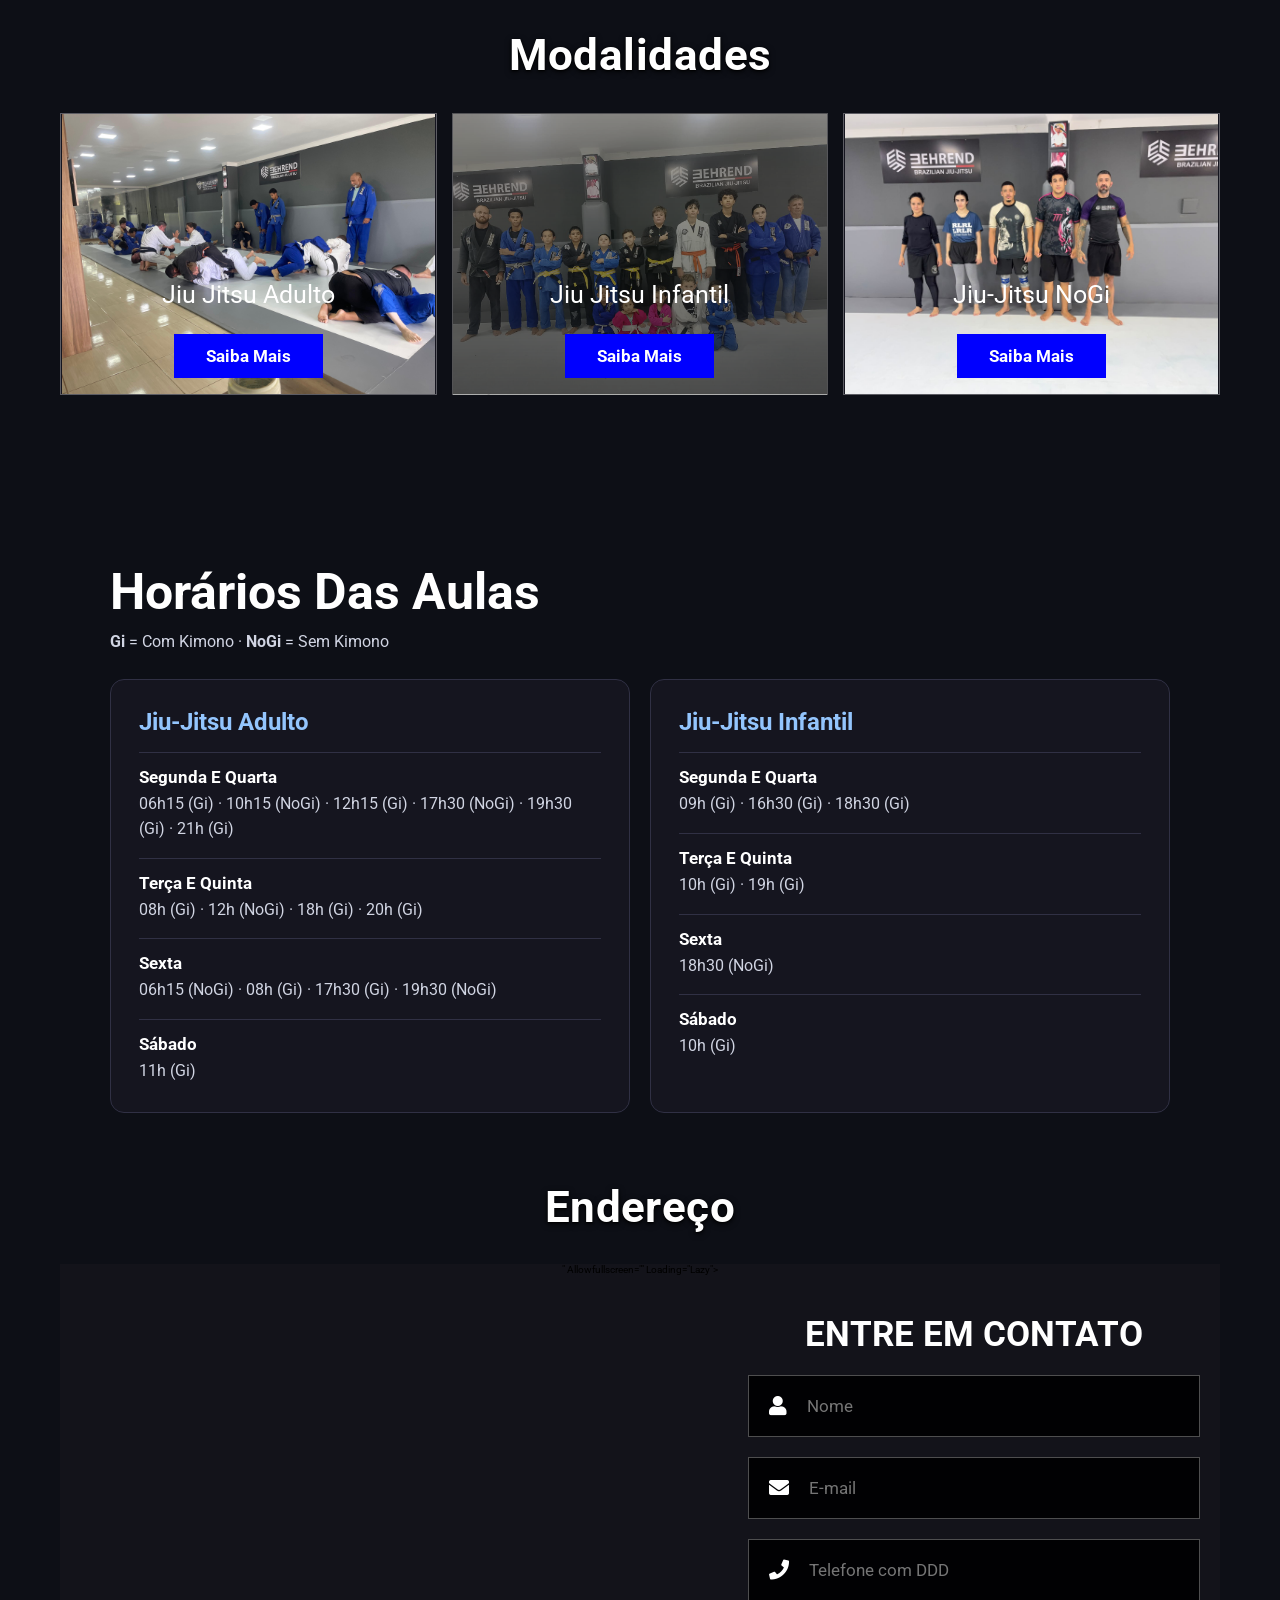
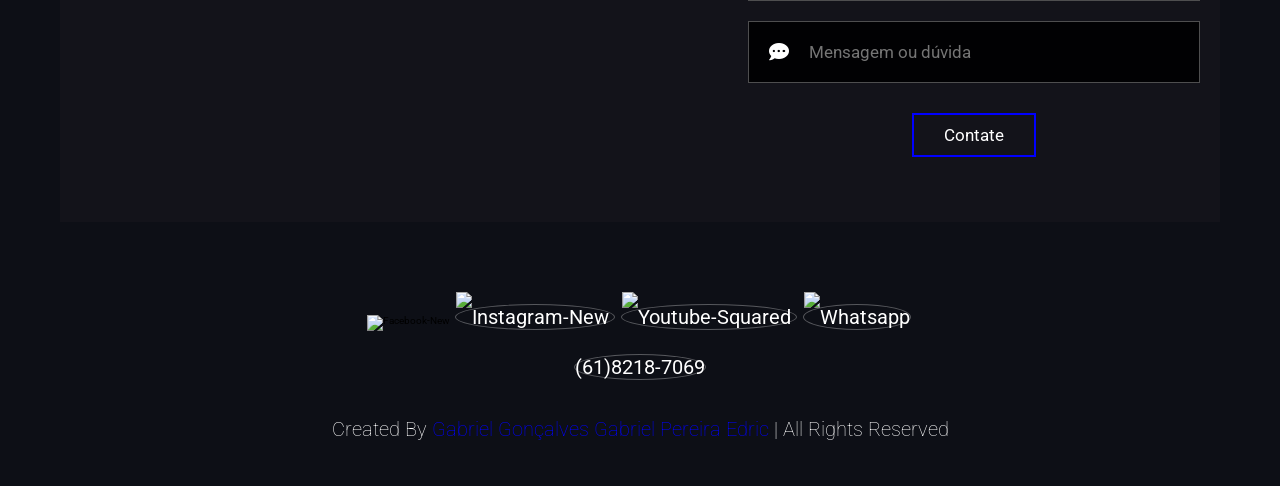
==== commit ea4d7b52: "Dar o mesmo destaque a Behrend no título da home" ====
--- a/index.html
+++ b/index.html
@@ -128,7 +128,8 @@
 
         <div class="content">
 <h3 class="titulo-academia">
-    Escola Behrend
+    Escola
+    <span>Behrend</span>
     <span>Brazilian Jiu-jitsu</span>
 </h3>
             <a href="agendamento.html" class="btn-smais" style="background:blue;font-weight:bold;">Começar agora</a>
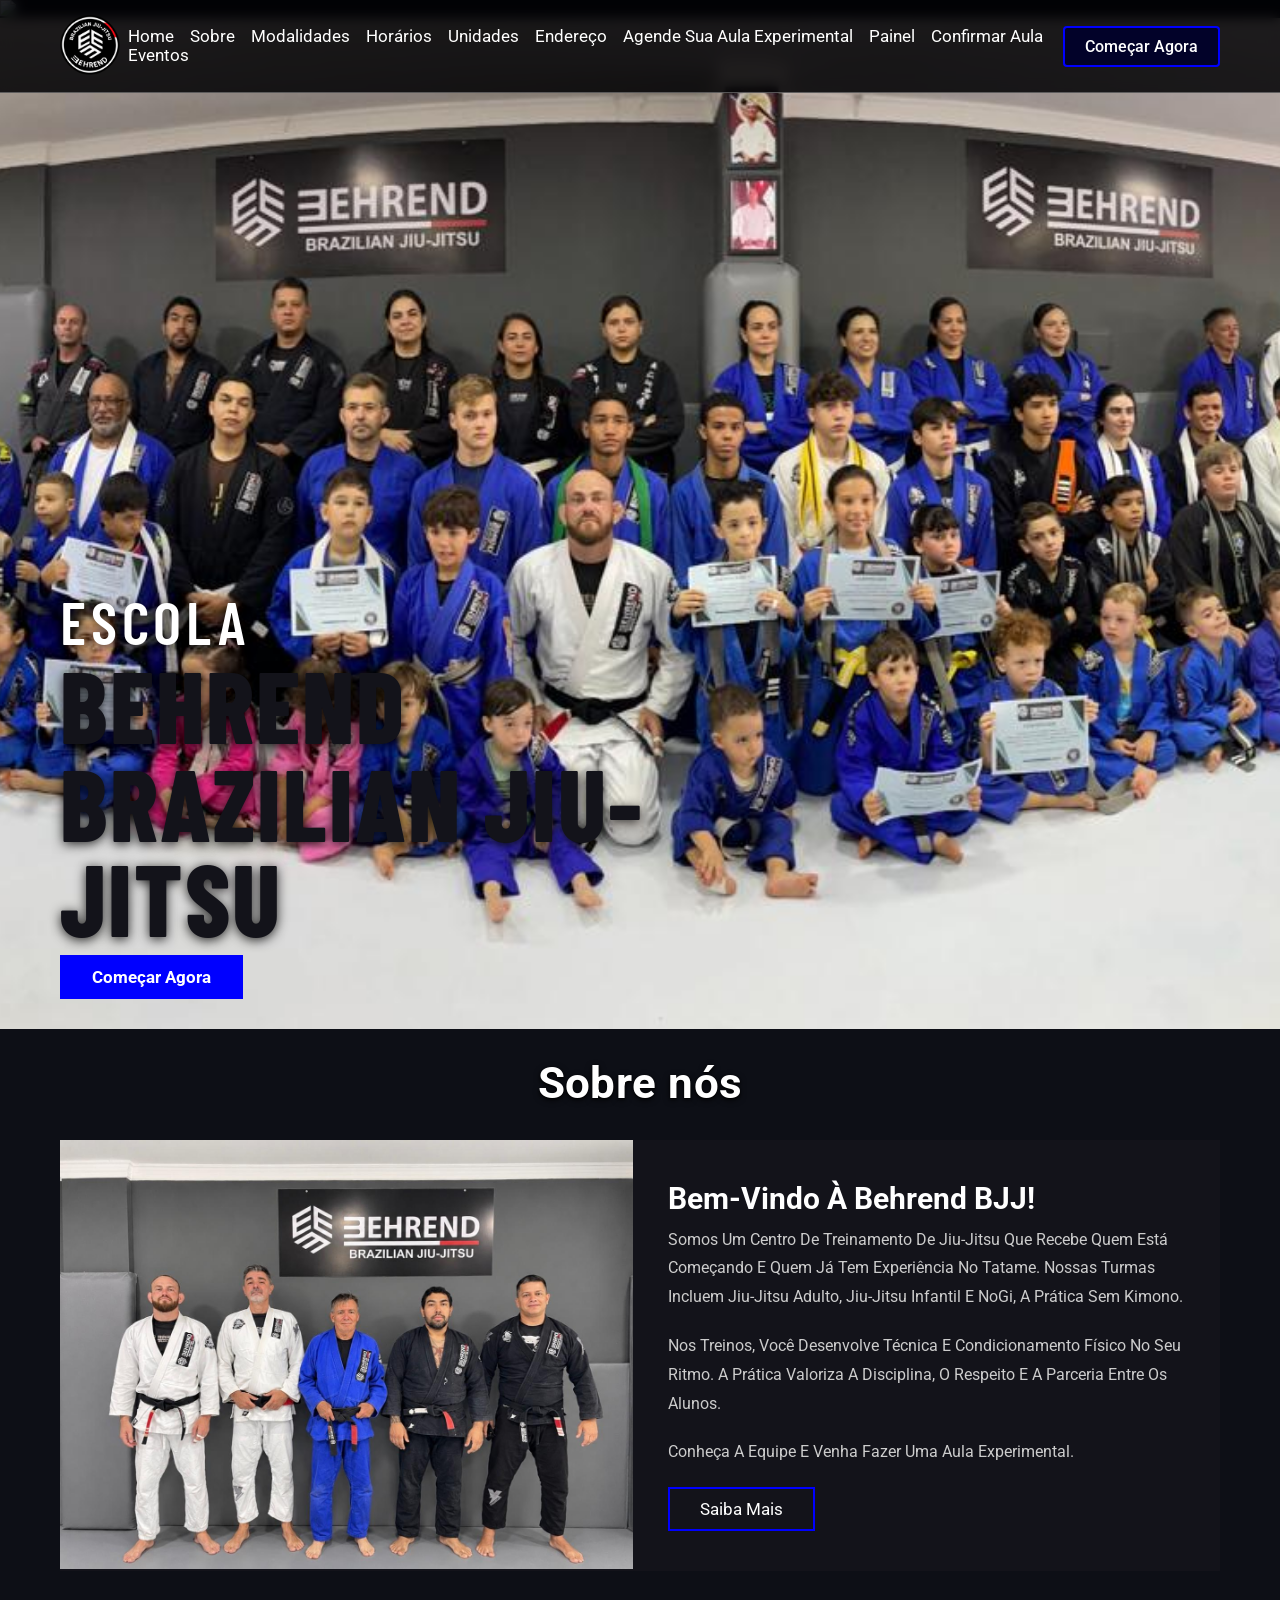
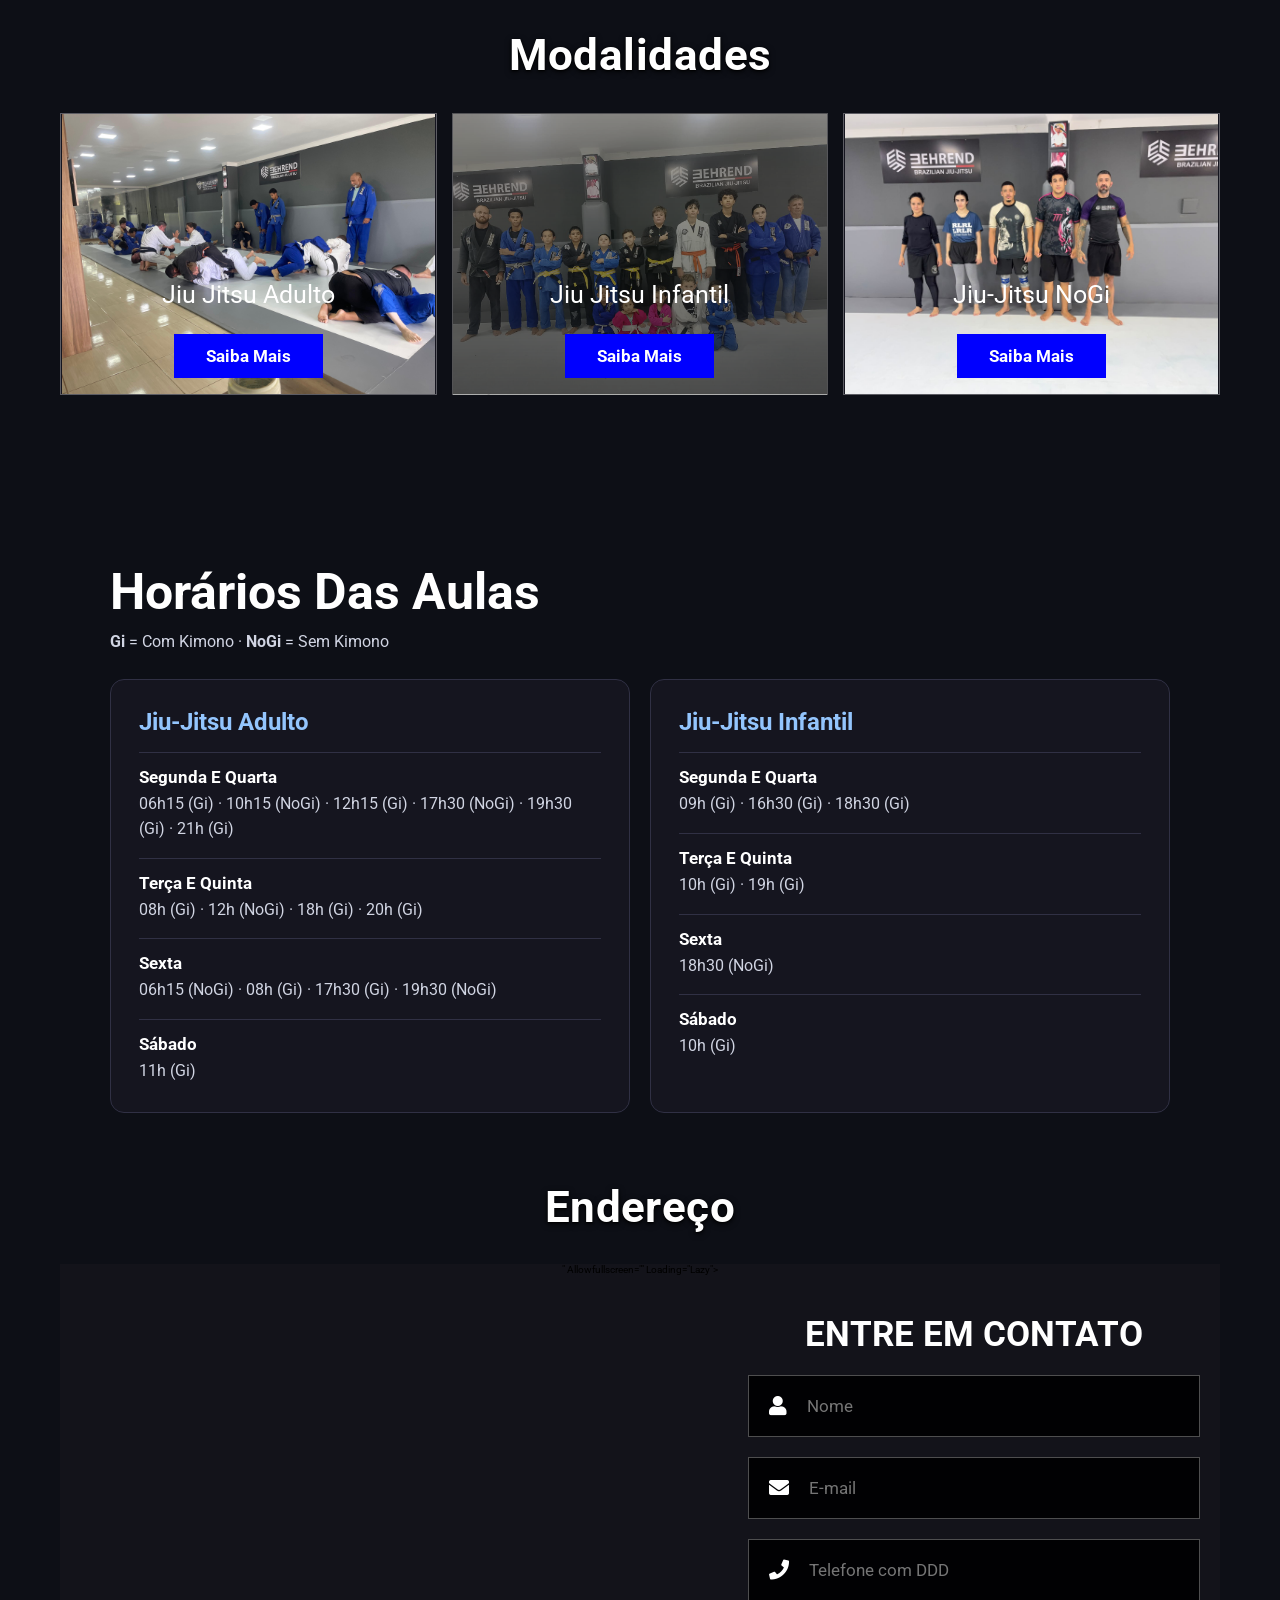
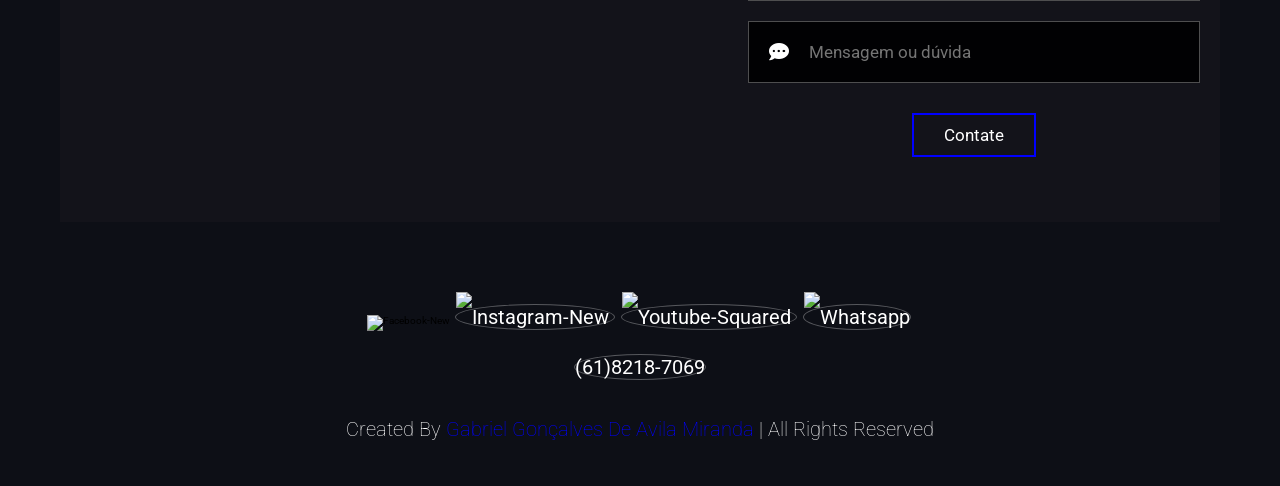
==== commit 99442979: "Padronizar crédito de autoria nos rodapés" ====
--- a/index.html
+++ b/index.html
@@ -290,7 +290,7 @@
     </div>
           
 
-    <div class="credit">created by <span>Gabriel Gonçalves Gabriel Pereira Edric</span> | all rights reserved</div>
+    <div class="credit">created by <span>Gabriel Gonçalves de Avila Miranda</span> | all rights reserved</div>
 
 </section>
 
--- a/style.css
+++ b/style.css
@@ -1893,18 +1893,6 @@
     color: white;
 }
 
-#gestao-confirmacoes summary {
-    cursor: pointer;
-    font-size: 1.8rem;
-    font-weight: 700;
-    margin-bottom: 1rem;
-}
-
-#gestao-confirmacoes select {
-    max-width: 100%;
-    margin: 0.8rem;
-}
-
 .aula-confirmados {
     margin-top: 0.8rem;
     font-size: 1.6rem;
@@ -1992,7 +1980,7 @@
     display: none;
 }
 
-#gestao-alunos summary {
+.painel-secao > summary {
     font-size: 1.8rem;
     cursor: pointer;
 }
@@ -2107,3 +2095,99 @@
     min-height: 3.4rem;
     align-content: center;
 }
+
+.evento-emojis {
+    width: min(100%, 30rem);
+    color: #fff;
+}
+
+.evento-emojis summary {
+    cursor: pointer;
+    font-size: 1.5rem;
+    padding: 0.6rem 0;
+}
+
+.evento-emojis-grade {
+    display: grid;
+    grid-template-columns: repeat(auto-fit, 44px);
+    gap: 0.4rem;
+}
+
+.evento-emojis-grade button {
+    min-height: 44px;
+    border: 1px solid #334155;
+    border-radius: 0.5rem;
+    background: #1e293b;
+    font-size: 2rem;
+    cursor: pointer;
+}
+
+.evento-emojis-grade button:is(:hover, :focus-visible) {
+    background: #334155;
+    outline: 2px solid #93c5fd;
+    outline-offset: -2px;
+}
+
+#gestao-instrutores[hidden],
+#gestao-alunos [hidden],
+#gestao-instrutores [hidden] {
+    display: none;
+}
+
+.painel-secao[open] > summary {
+    margin-bottom: 1rem;
+}
+
+.aula-confirmados-lista {
+    display: grid;
+    gap: 0.65rem;
+    padding-inline-start: 0;
+    list-style: none;
+    font-size: 1.7rem;
+    line-height: 1.4;
+    text-transform: none;
+}
+
+.aula-confirmados-lista:not(:empty) {
+    margin-top: 0.8rem;
+}
+
+.faixa-seletor,
+.faixa-rotulo {
+    display: flex;
+    align-items: center;
+    gap: 0.55rem;
+}
+
+.faixa-rotulo {
+    display: inline-flex;
+    vertical-align: middle;
+}
+
+.faixa-seletor > select {
+    min-width: 0;
+    flex: 1;
+}
+
+.faixa-cor {
+    display: inline-block;
+    width: 1.2rem;
+    height: 1.2rem;
+    flex: 0 0 auto;
+    border: 1px solid #94a3b8;
+    border-radius: 50%;
+}
+
+.faixa-cor[hidden] {
+    display: none;
+}
+
+.mudar-senha-conta > summary {
+    cursor: pointer;
+    font-size: 1.5rem;
+    color: #93c5fd;
+}
+
+.form-nova-senha > button {
+    margin-top: 0.8rem;
+}
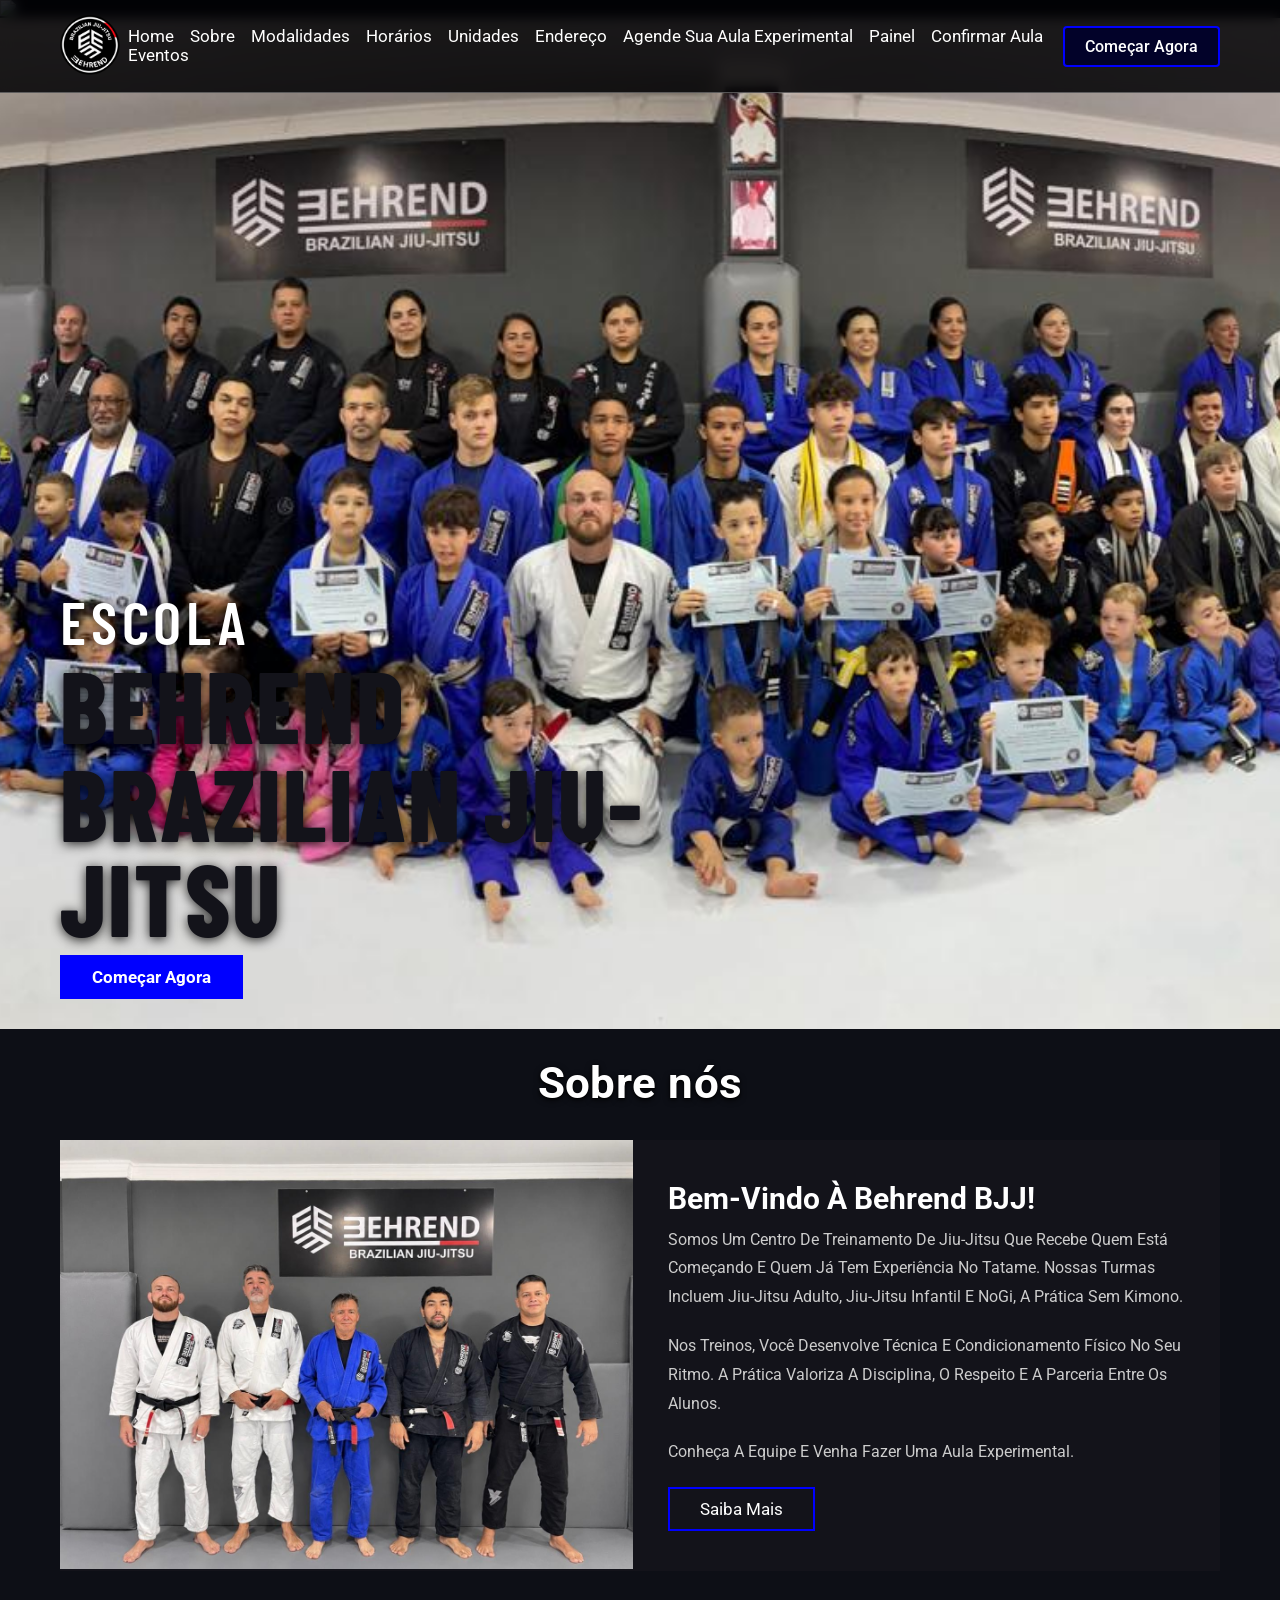
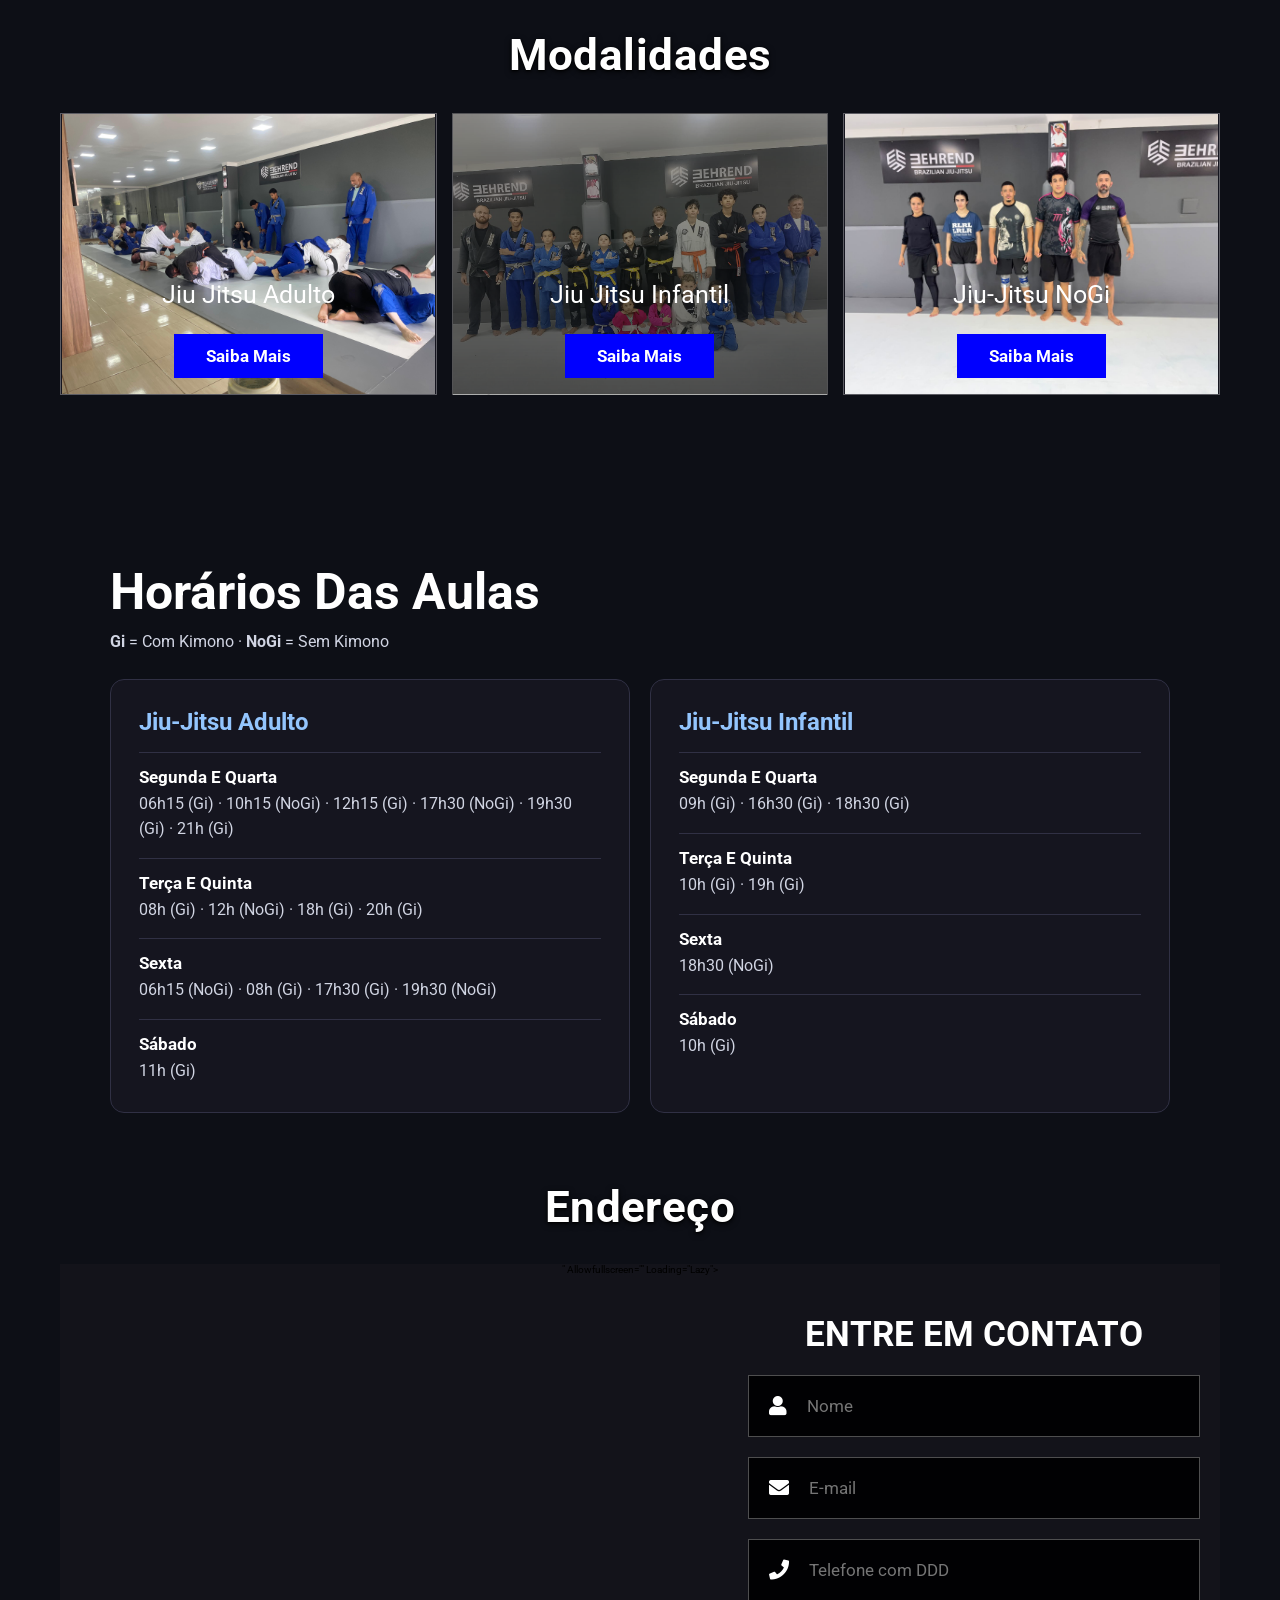
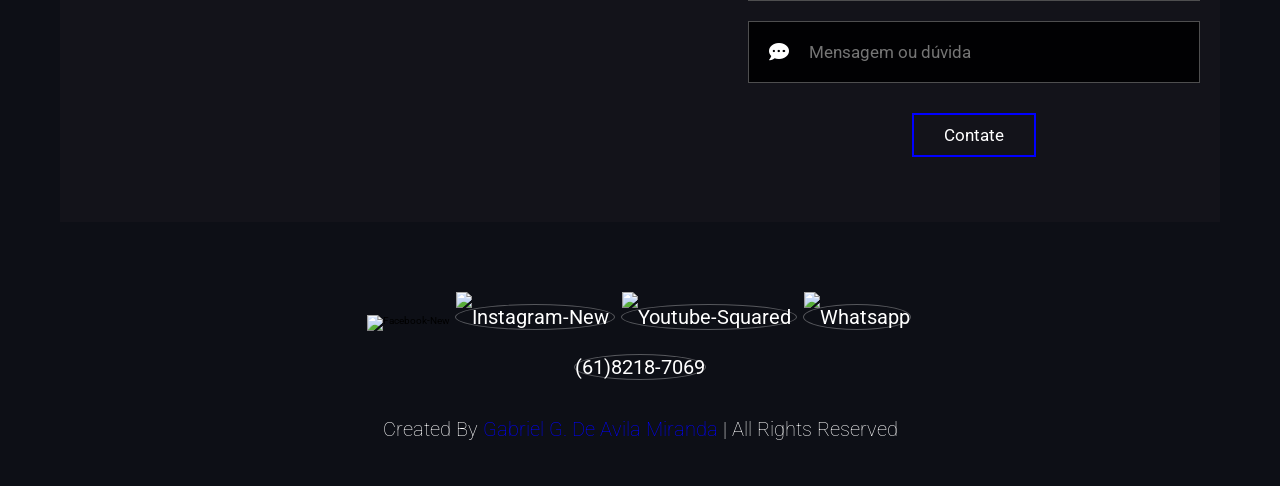
==== commit bd076f09: "Abreviar Gonçalves no crédito dos rodapés" ====
--- a/index.html
+++ b/index.html
@@ -290,7 +290,7 @@
     </div>
           
 
-    <div class="credit">created by <span>Gabriel Gonçalves de Avila Miranda</span> | all rights reserved</div>
+    <div class="credit">created by <span>Gabriel G. de Avila Miranda</span> | all rights reserved</div>
 
 </section>
 
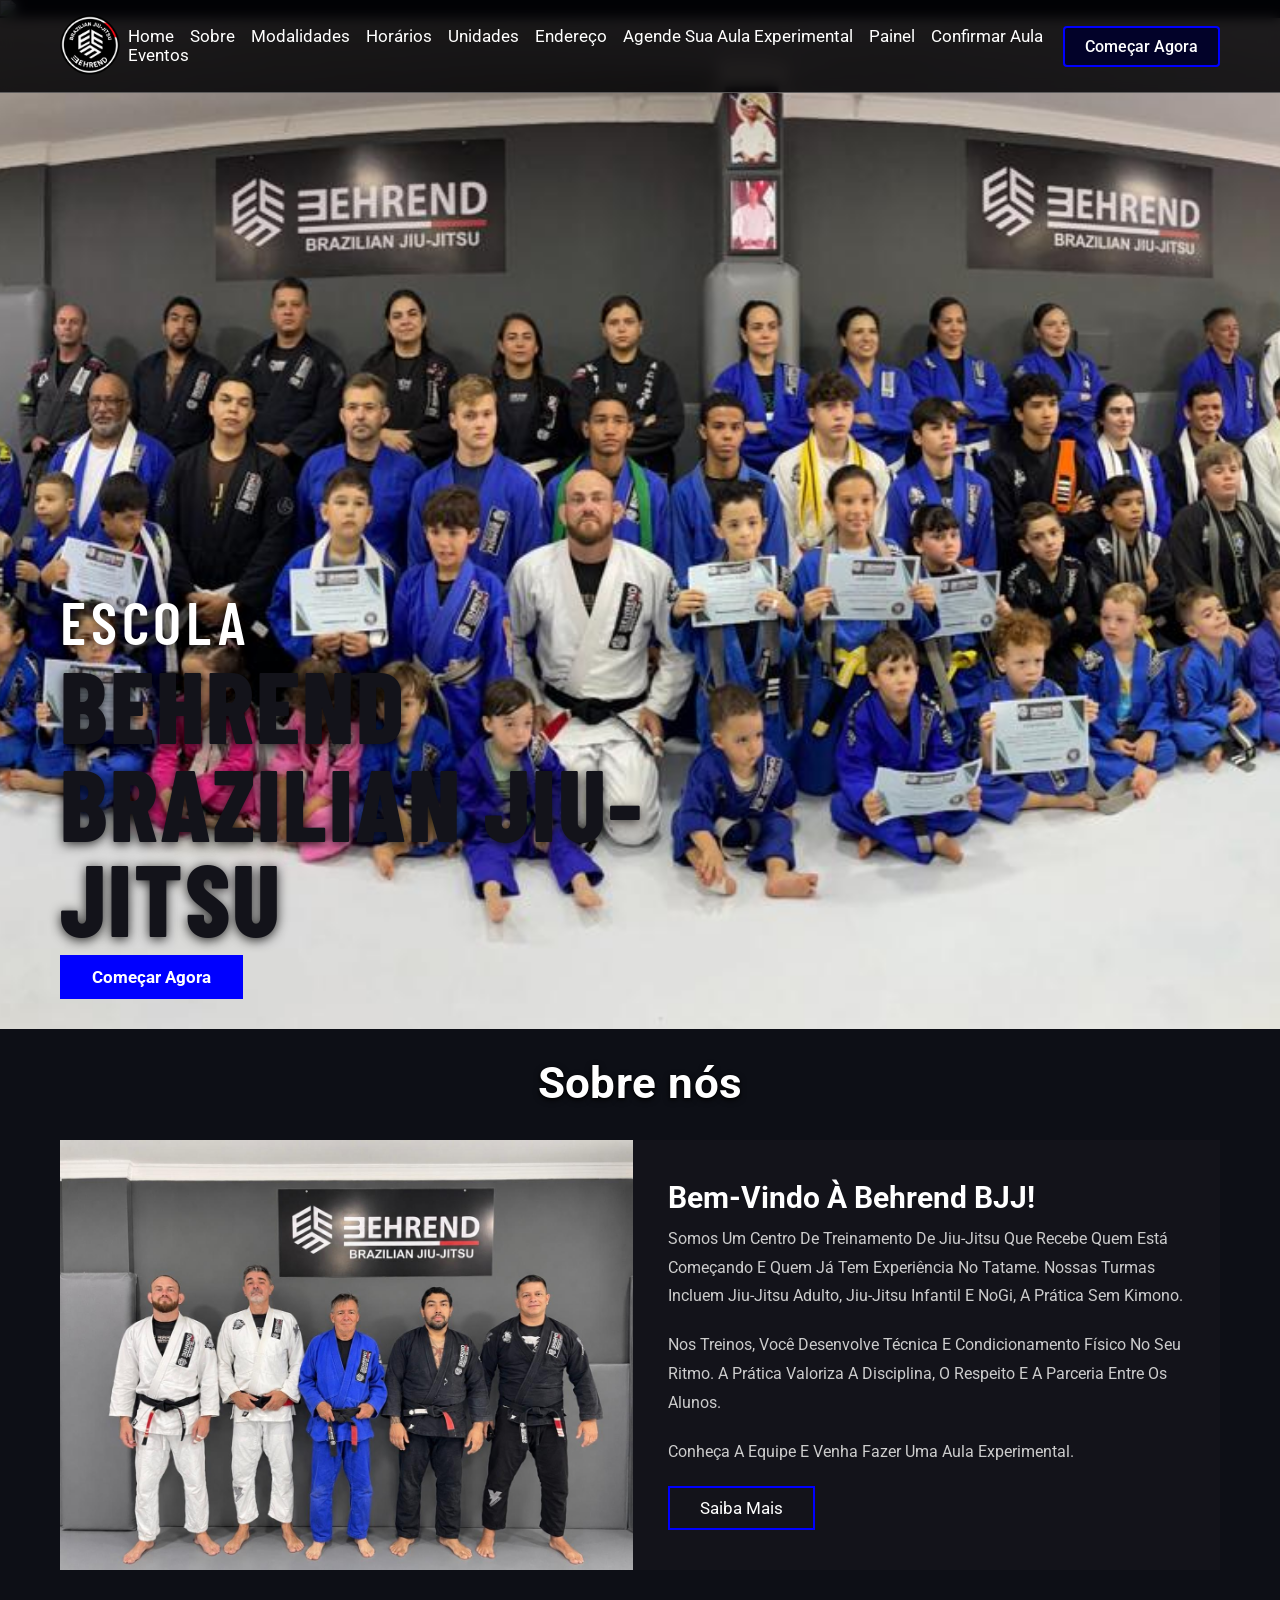
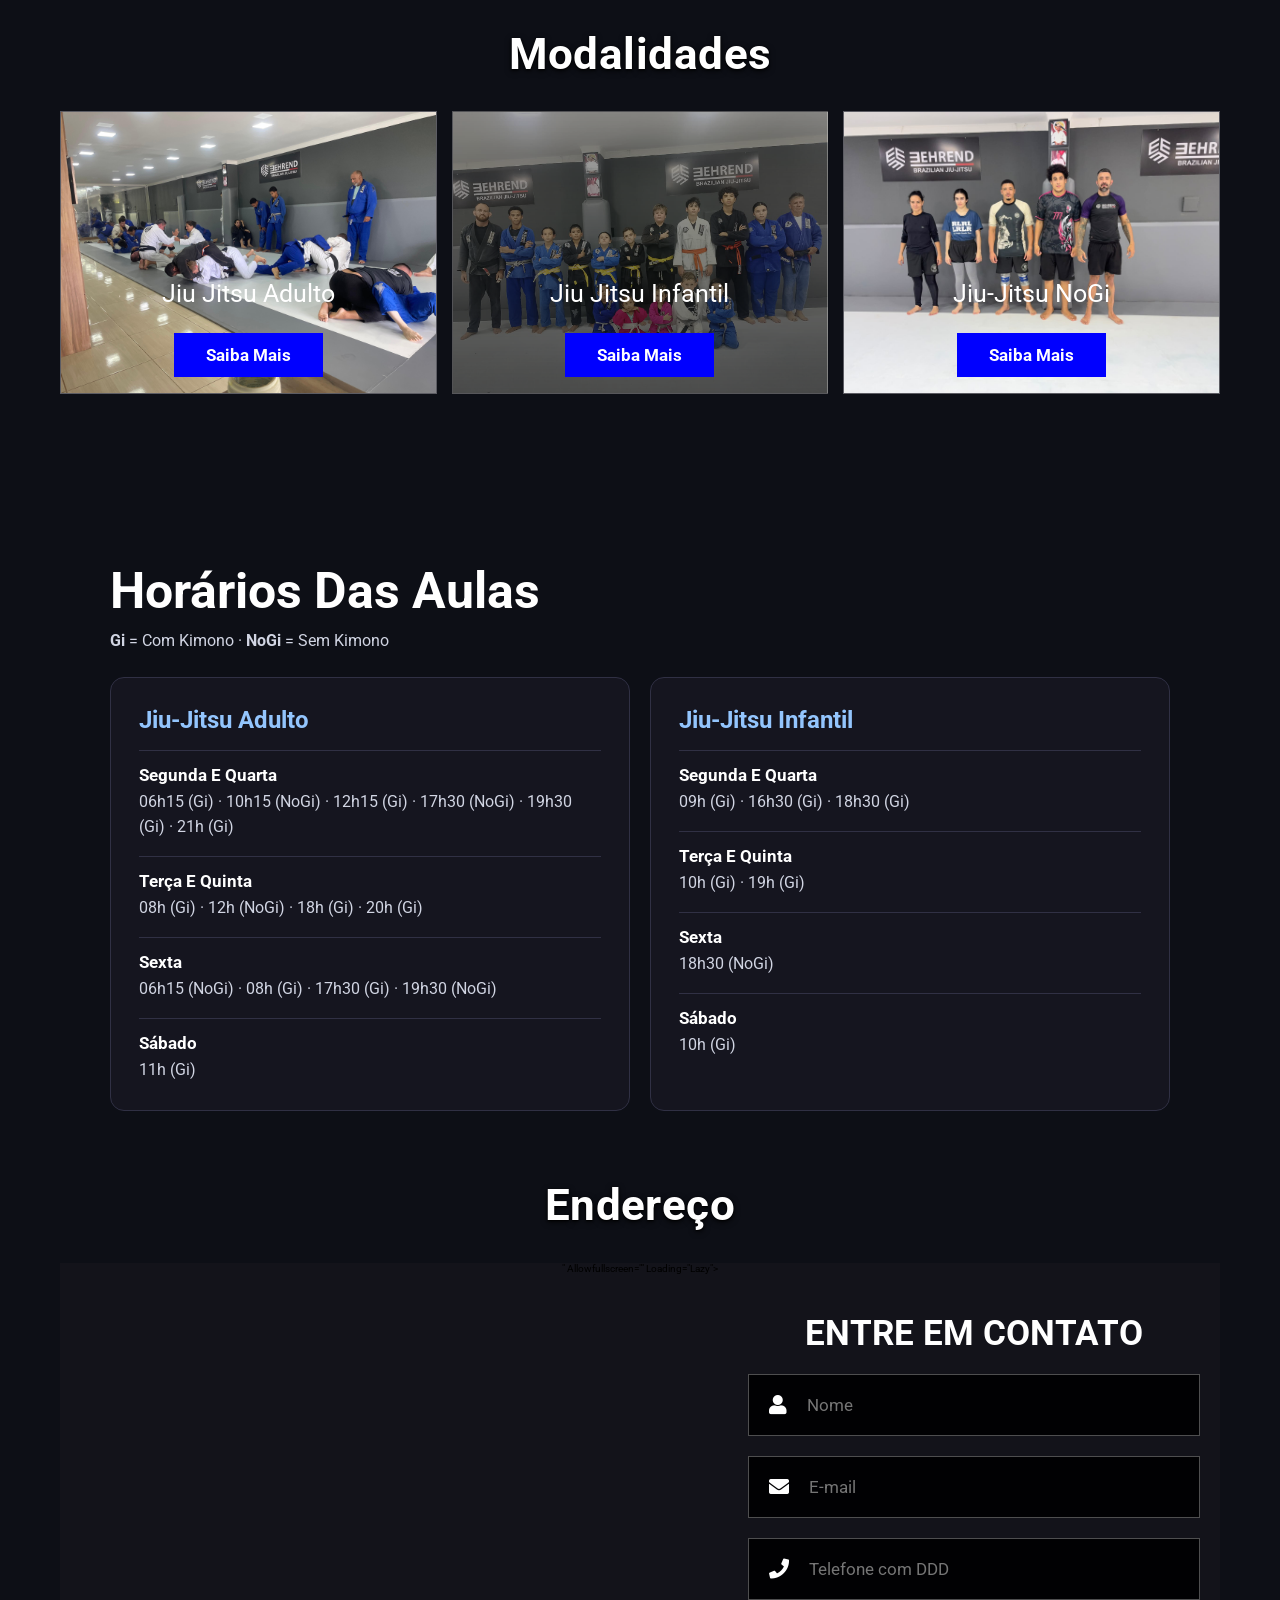
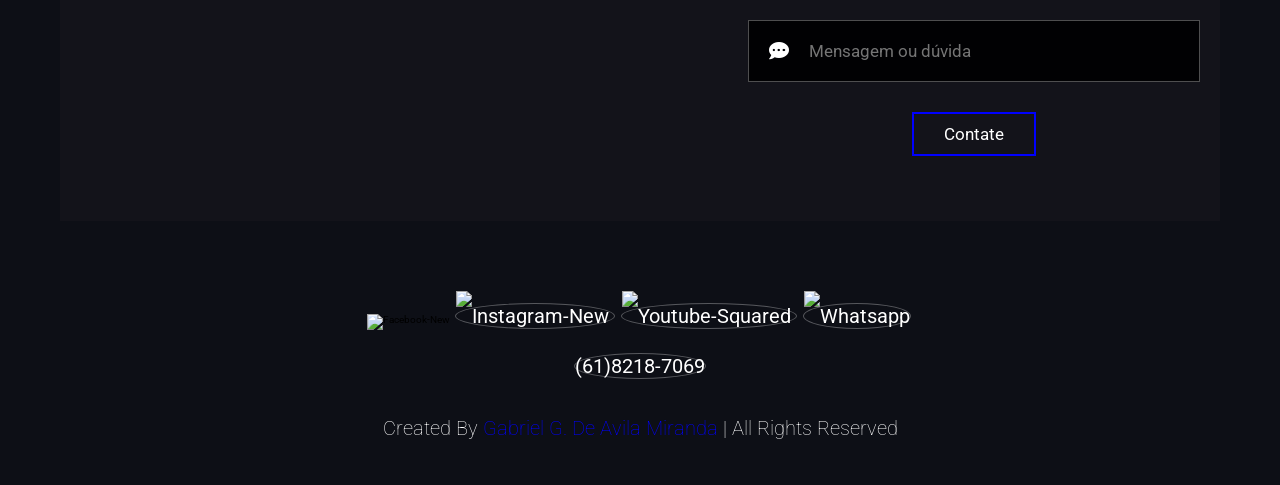
==== commit 8b86f725: "Adicionar editor de textos das páginas ao painel" ====
--- a/index.html
+++ b/index.html
@@ -4,7 +4,7 @@
     <meta charset="UTF-8">
     <meta http-equiv="X-UA-Compatible" content="IE=edge">
     <meta name="viewport" content="width=device-width, initial-scale=1.0">
-    <title>Escola Behrend Brazilian Jiu-jitsu</title>
+    <title data-texto="title-escola-behrend-brazilian-jiu-jitsu-1">Escola Behrend Brazilian Jiu-jitsu</title>
 
     <!-- font awesome cdn link  -->
      <link rel="stylesheet" href="https://fonts.googleapis.com/css2?family=Barlow+Condensed:wght@600;800&display=swap">
@@ -42,31 +42,31 @@
         </a>
     
         <nav class="navbar">
-            <a href="#home">Home</a>
-            <a href="#about">Sobre</a>
+            <a href="#home" data-texto="a-home-1">Home</a>
+            <a href="#about" data-texto="a-sobre-1">Sobre</a>
             <li class="dropdown">
-            <a href="#menu">Modalidades</a>
+            <a href="#menu" data-texto="a-modalidades-1">Modalidades</a>
             <div class="dropdown-menu">
-                <a href="jiujitsuadulto.html">Jiu Jitsu Adulto</a>   
-        <a href="jiujitsuinfantil.html">Jiu Jitsu Infantil</a>   
-        <a href="nogi.html">Nogi</a>
+                <a href="jiujitsuadulto.html" data-texto="a-jiu-jitsu-adulto-1">Jiu Jitsu Adulto</a>
+        <a href="jiujitsuinfantil.html" data-texto="a-jiu-jitsu-infantil-1">Jiu Jitsu Infantil</a>
+        <a href="nogi.html" data-texto="a-nogi-1">Nogi</a>
         <a href="#menu"></a>
          
             </div>
             </li>
         
 
-            <a href="horarios.html">Horários</a>
-            <a href="#review">Unidades</a>
-            <a href="endereço.html">Endereço</a>
-            <a href="agendamento.html">Agende sua aula experimental</a>
-            <a href="painel.html">Painel</a>
-        
-            <a href="confirmar-aula.html">Confirmar aula</a>
+            <a href="horarios.html" data-texto="a-horarios-1">Horários</a>
+            <a href="#review" data-texto="a-unidades-1">Unidades</a>
+            <a href="endereço.html" data-texto="a-endereco-1">Endereço</a>
+            <a href="agendamento.html" data-texto="a-agende-sua-aula-experimental-1">Agende sua aula experimental</a>
+            <a href="painel.html" data-texto="a-painel-1">Painel</a>
+        
+            <a href="confirmar-aula.html" data-texto="a-confirmar-aula-1">Confirmar aula</a>
         </nav>
     
         <div>
-            <a href="agendamento.html" class="btn1">Começar agora</a>
+            <a href="agendamento.html" class="btn1" data-texto="a-comecar-agora-1">Começar agora</a>
         </div>
         <div class="icons">
     
@@ -75,12 +75,12 @@
         </div>
     
         <div class="search-form">
-            <input type="search" id="search-box" placeholder="search here...">
+            <input type="search" id="search-box" placeholder="search here..." data-texto="input-search-here-1">
             <label for="search-box" class="fas fa-search"></label>
         </div>
     
         <div class="search-form">
-        <input type="search" id="search-box" placeholder="search here...">
+        <input type="search" id="search-box" placeholder="search here..." data-texto="input-search-here-2">
         <label for="search-box" class="fas fa-search"></label>
     </div>
 
@@ -127,12 +127,12 @@
     <section class="home" id="home">
 
         <div class="content">
-<h3 class="titulo-academia">
+<h3 class="titulo-academia" data-texto="h3-escola-1">
     Escola
-    <span>Behrend</span>
-    <span>Brazilian Jiu-jitsu</span>
+    <span data-texto="span-behrend-1">Behrend</span>
+    <span data-texto="span-brazilian-jiu-jitsu-1">Brazilian Jiu-jitsu</span>
 </h3>
-            <a href="agendamento.html" class="btn-smais" style="background:blue;font-weight:bold;">Começar agora</a>
+            <a href="agendamento.html" class="btn-smais" style="background:blue;font-weight:bold;" data-texto="a-comecar-agora-2">Começar agora</a>
         </div>
     
     </section>
@@ -144,7 +144,7 @@
 
 <section class="about" id="about">
 
-    <h1 class="titulo-secao">Sobre nós</h1>
+    <h1 class="titulo-secao" data-texto="h1-sobre-nos-1">Sobre nós</h1>
 
     <div class="row">
 
@@ -153,11 +153,11 @@
         </div>
 
         <div class="content">
-            <h3>Bem-vindo à Behrend BJJ!</h3>
-            <p>Somos um centro de treinamento de jiu-jitsu que recebe quem está começando e quem já tem experiência no tatame. Nossas turmas incluem Jiu-Jitsu Adulto, Jiu-Jitsu Infantil e NoGi, a prática sem kimono.</p>
-            <p>Nos treinos, você desenvolve técnica e condicionamento físico no seu ritmo. A prática valoriza a disciplina, o respeito e a parceria entre os alunos.</p>
-            <p>Conheça a equipe e venha fazer uma aula experimental.</p>
-            <a href="sobre.html" class="btn-smais">Saiba mais</a>
+            <h3 data-texto="h3-bem-vindo-a-behrend-bjj-1">Bem-vindo à Behrend BJJ!</h3>
+            <p data-texto="p-somos-um-centro-de-treinamento-de-jiu-jitsu-que--1">Somos um centro de treinamento de jiu-jitsu que recebe quem está começando e quem já tem experiência no tatame. Nossas turmas incluem Jiu-Jitsu Adulto, Jiu-Jitsu Infantil e NoGi, a prática sem kimono.</p>
+            <p data-texto="p-nos-treinos-voce-desenvolve-tecnica-e-condiciona-1">Nos treinos, você desenvolve técnica e condicionamento físico no seu ritmo. A prática valoriza a disciplina, o respeito e a parceria entre os alunos.</p>
+            <p data-texto="p-conheca-a-equipe-e-venha-fazer-uma-aula-experime-1">Conheça a equipe e venha fazer uma aula experimental.</p>
+            <a href="sobre.html" class="btn-smais" data-texto="a-saiba-mais-1">Saiba mais</a>
         </div>
 
     </div>
@@ -170,22 +170,22 @@
 
 <section class="menu" id="menu">
 
-    <h1 class="titulo-secao">Modalidades</h1>
+    <h1 class="titulo-secao" data-texto="h1-modalidades-1">Modalidades</h1>
 
     <div class="box-container">
 
        <div class="box card-adulto">
-    <div class="price">Jiu Jitsu Adulto<span></span></div>
-    <a href="jiujitsuadulto.html" class="btn-smais">Saiba mais</a>
+    <div class="price" data-texto="div-jiu-jitsu-adulto-1">Jiu Jitsu Adulto<span></span></div>
+    <a href="jiujitsuadulto.html" class="btn-smais" data-texto="a-saiba-mais-2">Saiba mais</a>
 </div>
 <div class="box card-infantil">
     <h3></h3>
-    <div class="price">Jiu Jitsu Infantil<span></span></div>
-    <a href="jiujitsuinfantil.html" class="btn-smais">Saiba mais</a>
+    <div class="price" data-texto="div-jiu-jitsu-infantil-1">Jiu Jitsu Infantil<span></span></div>
+    <a href="jiujitsuinfantil.html" class="btn-smais" data-texto="a-saiba-mais-3">Saiba mais</a>
 </div>
 <div class="box card-nogi">
-    <div class="price">Jiu-Jitsu NoGi</div>
-    <a href="nogi.html" class="btn-smais">Saiba mais</a>
+    <div class="price" data-texto="div-jiu-jitsu-nogi-1">Jiu-Jitsu NoGi</div>
+    <a href="nogi.html" class="btn-smais" data-texto="a-saiba-mais-4">Saiba mais</a>
 </div>
        
 </section>
@@ -193,12 +193,12 @@
 
     <!--horarios-->
 <section class="grade-aulas" aria-labelledby="titulo-horarios">
-    <h1 id="titulo-horarios">Horários das aulas</h1>
-    <p><strong>Gi</strong> = com kimono · <strong>NoGi</strong> = sem kimono</p>
+    <h1 id="titulo-horarios" data-texto="h1-horarios-das-aulas-1">Horários das aulas</h1>
+    <p data-texto="p-com-kimono-1"><strong data-texto="strong-gi-1">Gi</strong> = com kimono · <strong data-texto="strong-nogi-1">NoGi</strong> = sem kimono</p>
 
     <div class="grade-aulas-turmas">
         <article class="grade-aulas-card">
-            <h2>Jiu-Jitsu Adulto</h2>
+            <h2 data-texto="h2-jiu-jitsu-adulto-1">Jiu-Jitsu Adulto</h2>
             <dl>
                 <dt>Segunda e quarta</dt>
                 <dd>06h15 (Gi) · 10h15 (NoGi) · 12h15 (Gi) · 17h30 (NoGi) · 19h30 (Gi) · 21h (Gi)</dd>
@@ -215,7 +215,7 @@
         </article>
 
         <article class="grade-aulas-card">
-            <h2>Jiu-Jitsu Infantil</h2>
+            <h2 data-texto="h2-jiu-jitsu-infantil-1">Jiu-Jitsu Infantil</h2>
             <dl>
                 <dt>Segunda e quarta</dt>
                 <dd>09h (Gi) · 16h30 (Gi) · 18h30 (Gi)</dd>
@@ -241,25 +241,25 @@
 
 <section class="contact" id="contact">
 
-    <h1 class="titulo-endereco">Endereço</h1>
-
-    <div class="row">
+    <h1 class="titulo-endereco" data-texto="h1-endereco-1">Endereço</h1>
+
+    <div class="row" data-texto="div-allowfullscreen-loading-lazy-1">
 
         <iframe class="map" src="https://www.google.com/maps/embed?pb=!1m17!1m12!1m3!1d3842.070718327223!2d-47.8016667!3d-15.641222199999996!2m3!1f0!2f0!3f0!3m2!1i1024!2i768!4f13.1!3m2!1m1!2zMTXCsDM4JzI4LjQiUyA0N8KwNDgnMDYuMCJX!5e0!3m2!1spt-BR!2sbr!4v1794829226024!5m2!1spt-BR!2sbr" width="600" height="450" style="border:0;" allowfullscreen="" loading="lazy" referrerpolicy="strict-origin-when-cross-origin"></iframe>" allowfullscreen="" loading="lazy"></iframe>
 
         <form action="">
-            <h3>Entre em contato</h3>
+            <h3 data-texto="h3-entre-em-contato-1">Entre em contato</h3>
             <div class="inputBox">
                 <span class="fas fa-user"></span>
-                <input type="text" placeholder="name">
+                <input type="text" placeholder="name" data-texto="input-name-1">
             </div>
             <div class="inputBox">
                 <span class="fas fa-envelope"></span>
-                <input type="email" placeholder="email">
+                <input type="email" placeholder="email" data-texto="input-email-1">
             </div>
             <div class="inputBox">
                 <span class="fas fa-phone"></span>
-                <input type="number" placeholder="number">
+                <input type="number" placeholder="number" data-texto="input-number-1">
             </div>
             <input type="submit" value="Contate" class="btn-smais">
         </form>
@@ -272,6 +272,7 @@
 
 <!-- footer section  -->
 
+<section class="textos-adicionais" data-texto-extra hidden></section>
 <section class="footer">
 
     <div class="share">
@@ -286,11 +287,11 @@
             <img width="30" height="30" src="https://img.icons8.com/color/48/whatsapp.png" alt="whatsapp"/>
             </a>
             <br>
-           <a>(61)8218-7069</a>
+           <a data-texto="a-61-8218-7069-1">(61)8218-7069</a>
     </div>
           
 
-    <div class="credit">created by <span>Gabriel G. de Avila Miranda</span> | all rights reserved</div>
+    <div class="credit" data-texto="div-created-by-1">created by <span data-texto="span-gabriel-g-de-avila-miranda-1">Gabriel G. de Avila Miranda</span> | all rights reserved</div>
 
 </section>
 
@@ -315,5 +316,6 @@
 <!-- custom js file link  -->
 <script src="./js/script.js"></script>
 
+<script src="./js/textos.js"></script>
 </body>
 </html>
--- a/style.css
+++ b/style.css
@@ -677,7 +677,10 @@
 }
 
 .about .row .image img{
+    display: block;
     width: 100%;
+    aspect-ratio: 4 / 3;
+    object-fit: cover;
 }
 .about .row .content{
     flex:1 1 45rem;
@@ -1708,6 +1711,8 @@
         display: block;
         width: 100%;
         height: auto;
+        aspect-ratio: 1280 / 591;
+        object-fit: cover;
     }
 
     .home-container .home {
@@ -1760,7 +1765,7 @@
 }
 .menu .box-container .box.card-adulto,
 .menu .box-container .box.card-adulto:hover {
-    background: #15151f url("./img/bjj1.jpeg") center top / contain no-repeat;
+    background: #15151f url("./img/bjj1.jpeg") center / cover no-repeat;
     display: flex;
     flex-direction: column;
     justify-content: flex-end;
@@ -1779,7 +1784,7 @@
 }
 .menu .box-container .box.card-nogi,
 .menu .box-container .box.card-nogi:hover {
-     background: #15151f url("./img/nogi3.jpeg") center top / contain no-repeat;
+     background: #15151f url("./img/nogi3.jpeg") center / cover no-repeat;
     display: flex;
     flex-direction: column;
     justify-content: flex-end;
@@ -1821,6 +1826,8 @@
         display: block;
         width: 100%;
         height: auto;
+        aspect-ratio: 4 / 3;
+        object-fit: cover;
     }
 
     .capa-sobre .heading {
@@ -1830,7 +1837,7 @@
 }
 @media (max-width: 768px) {
     .homesobre-container {
-        background-size: contain;
+        background-size: cover;
         background-position: center;
         background-repeat: no-repeat;
     }
@@ -1851,7 +1858,7 @@
         margin-top: 220px;
         box-sizing: border-box;
         background-position: center center;
-        background-size: contain;
+        background-size: cover;
         background-repeat: no-repeat;
     }
 
@@ -2191,3 +2198,39 @@
 .form-nova-senha > button {
     margin-top: 0.8rem;
 }
+
+#gestao-midias[hidden] {
+    display: none;
+}
+
+.midia-site-previa :is(img, video) {
+    display: block;
+    width: auto;
+    max-width: 100%;
+    max-height: 22rem;
+    margin-top: 1rem;
+    object-fit: contain;
+}
+
+#midia-site-feedback {
+    font-size: 1.5rem;
+}
+
+#gestao-textos[hidden],
+.textos-adicionais[hidden] {
+    display: none;
+}
+
+.textos-adicionais {
+    font-size: 1.7rem;
+    line-height: 1.6;
+}
+
+.textos-adicionais p + p {
+    margin-top: 1rem;
+}
+
+.textos-adicionais p,
+.texto-com-quebras {
+    white-space: pre-line;
+}
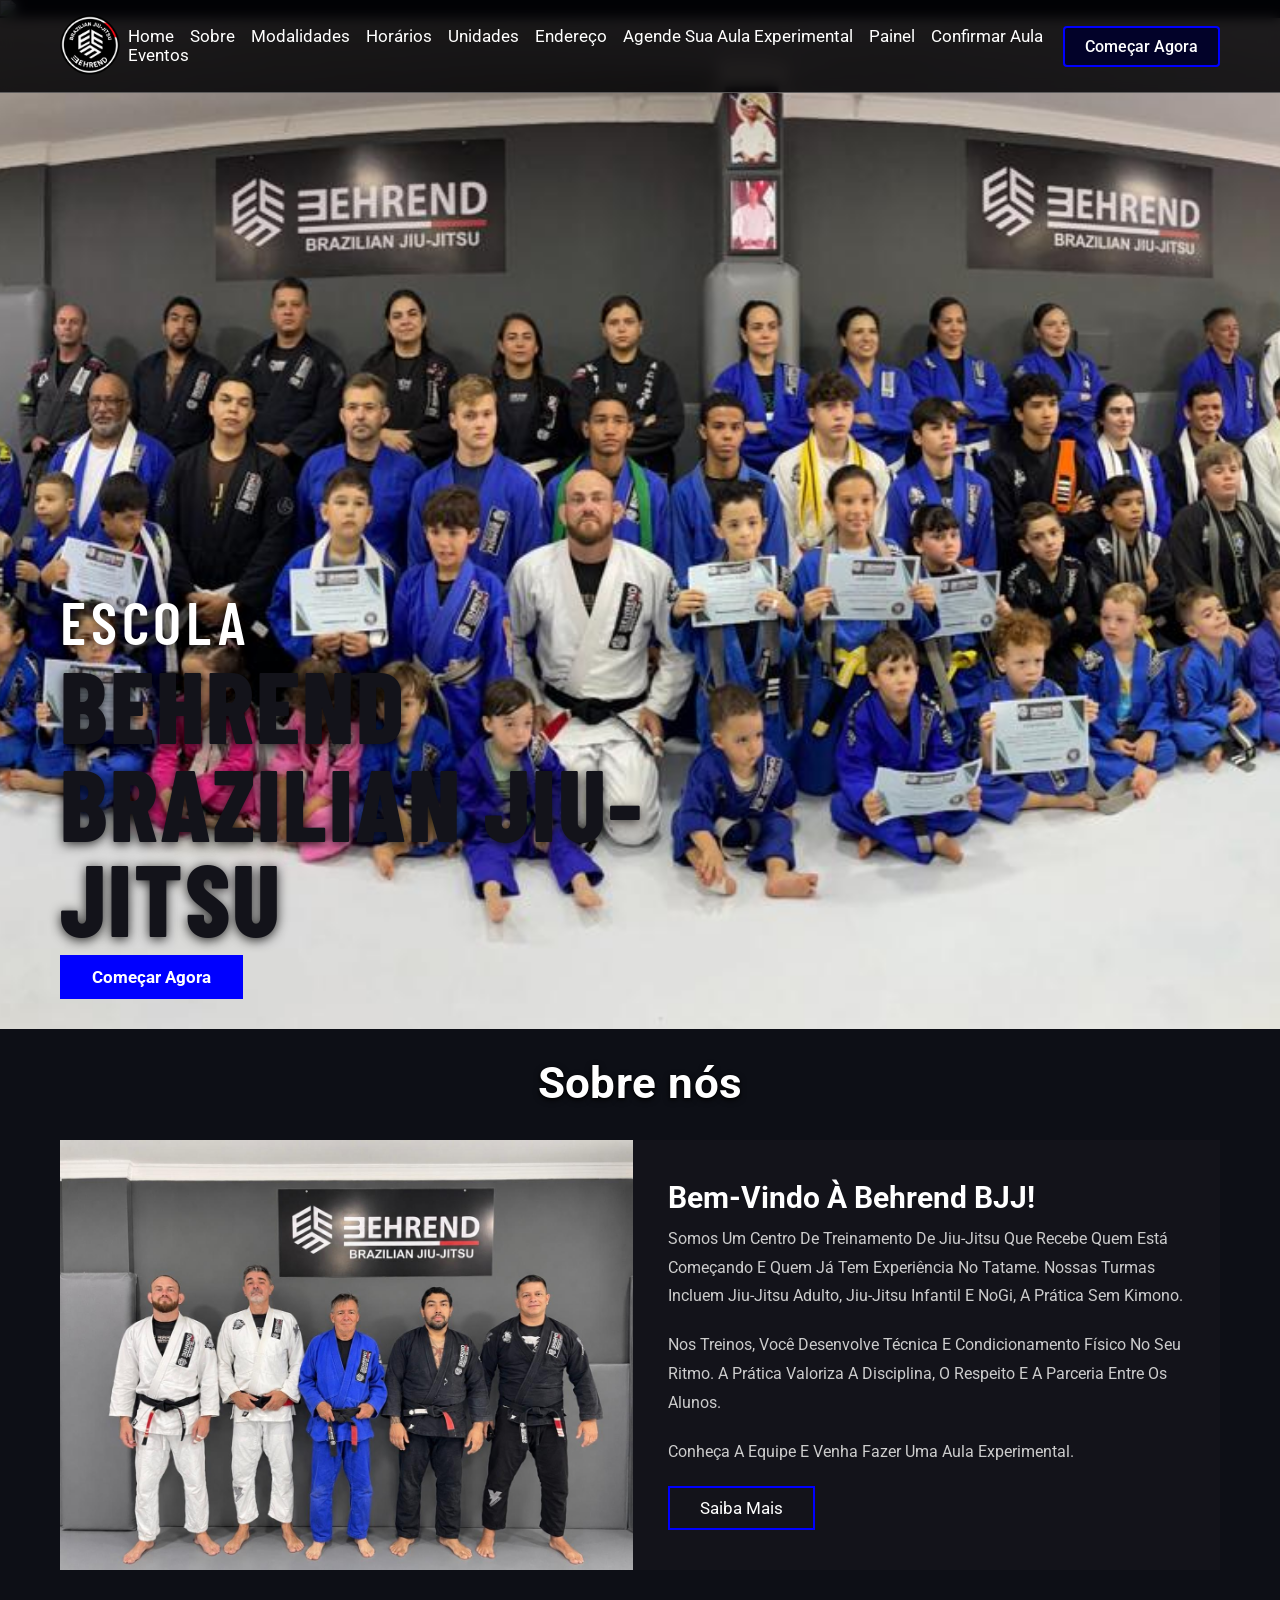
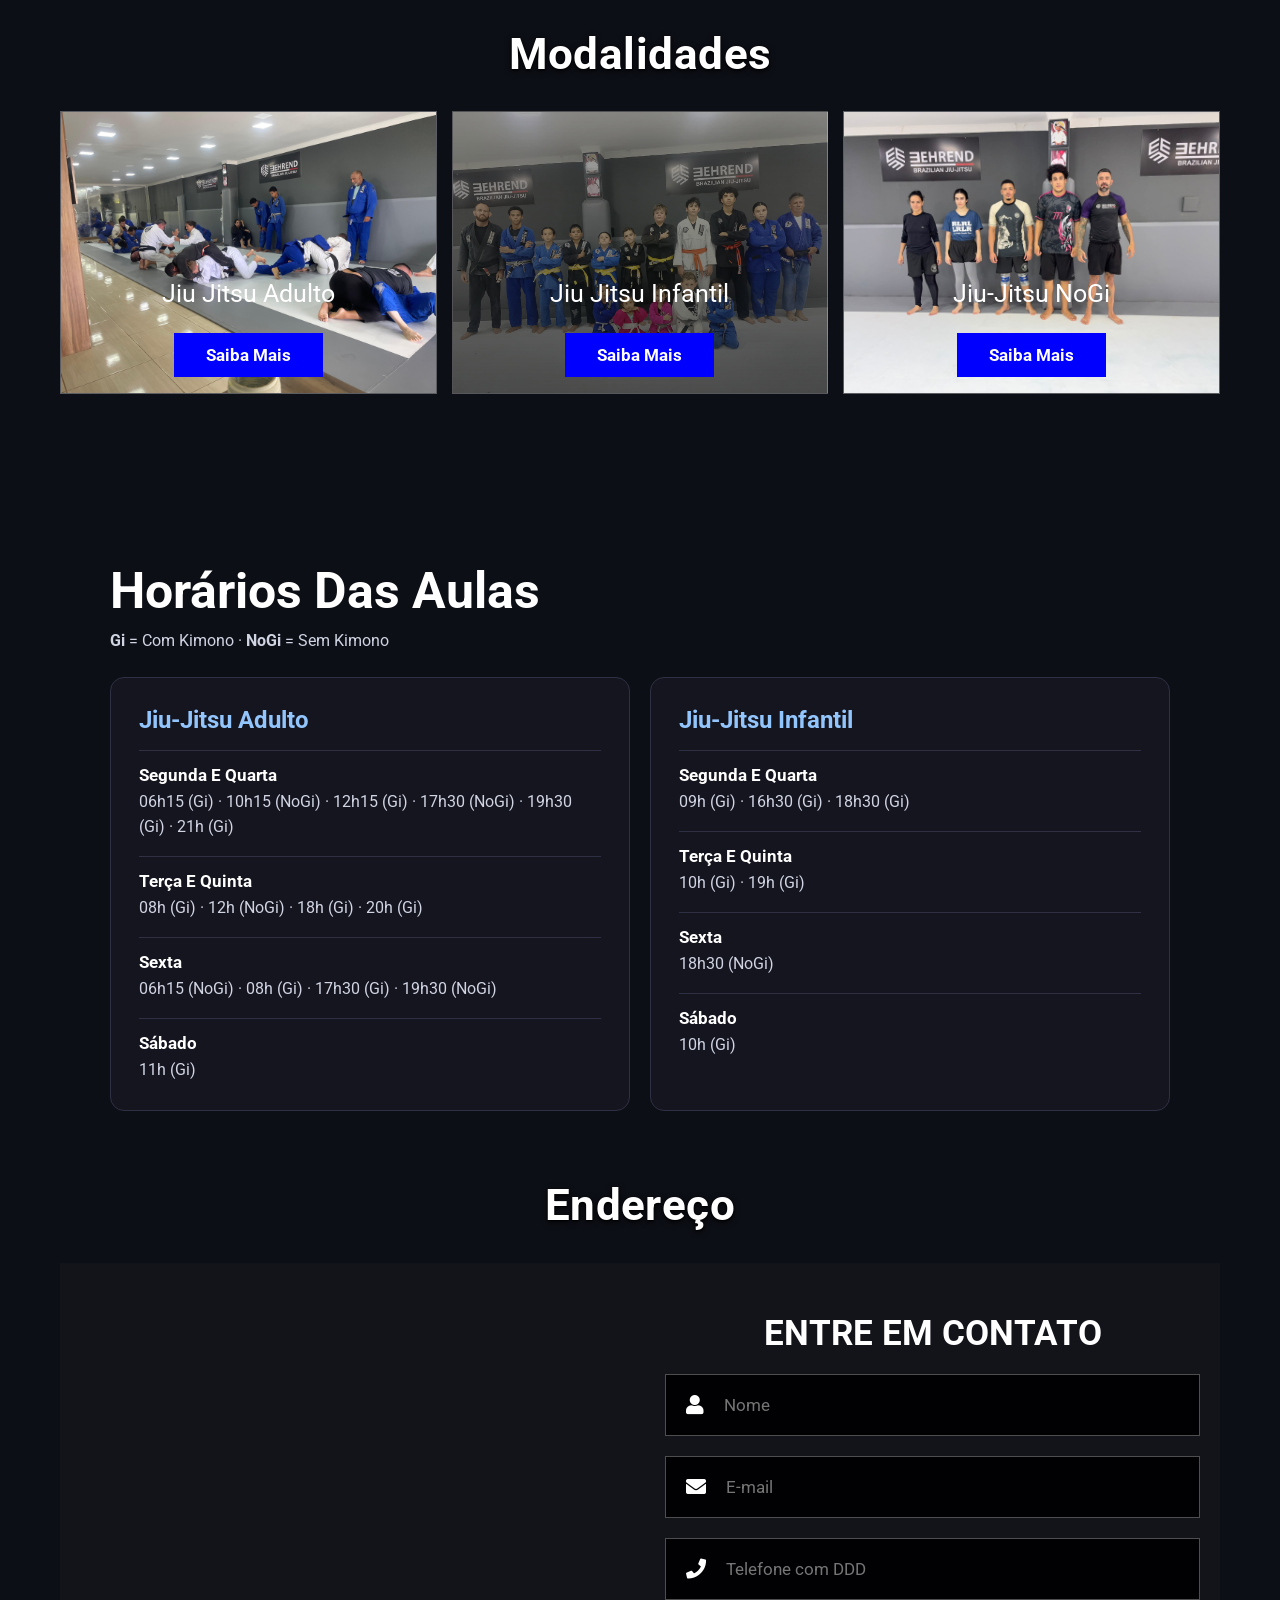
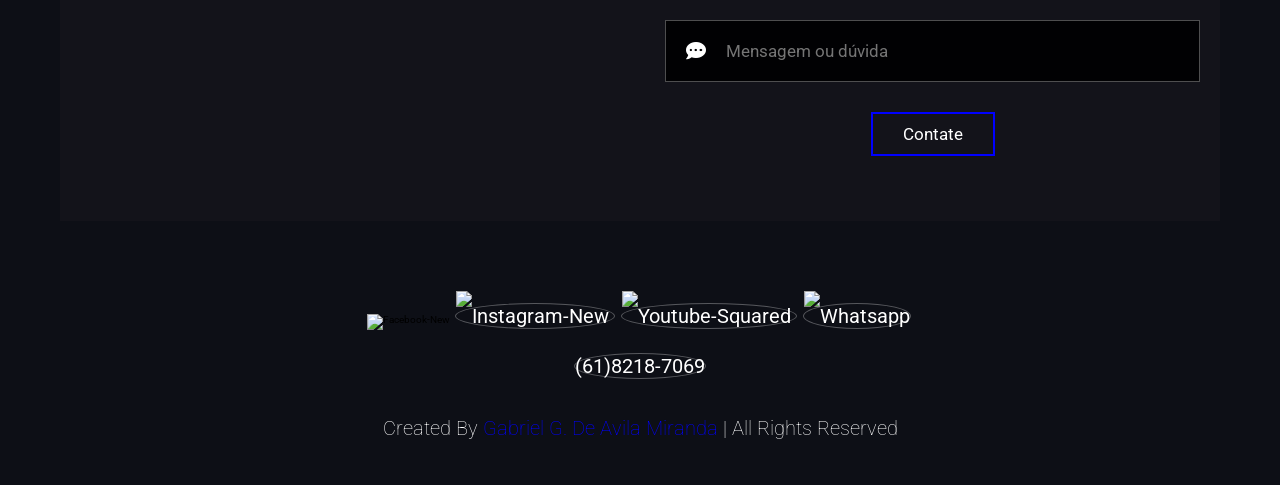
==== commit 101557c0: "Limpar opções do editor de textos" ====
--- a/index.html
+++ b/index.html
@@ -75,12 +75,12 @@
         </div>
     
         <div class="search-form">
-            <input type="search" id="search-box" placeholder="search here..." data-texto="input-search-here-1">
+            <input type="search" id="search-box" aria-label="Buscar">
             <label for="search-box" class="fas fa-search"></label>
         </div>
     
         <div class="search-form">
-        <input type="search" id="search-box" placeholder="search here..." data-texto="input-search-here-2">
+        <input type="search" id="search-box" aria-label="Buscar">
         <label for="search-box" class="fas fa-search"></label>
     </div>
 
@@ -243,23 +243,23 @@
 
     <h1 class="titulo-endereco" data-texto="h1-endereco-1">Endereço</h1>
 
-    <div class="row" data-texto="div-allowfullscreen-loading-lazy-1">
-
-        <iframe class="map" src="https://www.google.com/maps/embed?pb=!1m17!1m12!1m3!1d3842.070718327223!2d-47.8016667!3d-15.641222199999996!2m3!1f0!2f0!3f0!3m2!1i1024!2i768!4f13.1!3m2!1m1!2zMTXCsDM4JzI4LjQiUyA0N8KwNDgnMDYuMCJX!5e0!3m2!1spt-BR!2sbr!4v1794829226024!5m2!1spt-BR!2sbr" width="600" height="450" style="border:0;" allowfullscreen="" loading="lazy" referrerpolicy="strict-origin-when-cross-origin"></iframe>" allowfullscreen="" loading="lazy"></iframe>
+    <div class="row">
+
+        <iframe class="map" src="https://www.google.com/maps/embed?pb=!1m17!1m12!1m3!1d3842.070718327223!2d-47.8016667!3d-15.641222199999996!2m3!1f0!2f0!3f0!3m2!1i1024!2i768!4f13.1!3m2!1m1!2zMTXCsDM4JzI4LjQiUyA0N8KwNDgnMDYuMCJX!5e0!3m2!1spt-BR!2sbr!4v1794829226024!5m2!1spt-BR!2sbr" width="600" height="450" style="border:0;" allowfullscreen="" loading="lazy" referrerpolicy="strict-origin-when-cross-origin"></iframe>
 
         <form action="">
             <h3 data-texto="h3-entre-em-contato-1">Entre em contato</h3>
             <div class="inputBox">
                 <span class="fas fa-user"></span>
-                <input type="text" placeholder="name" data-texto="input-name-1">
+                <input type="text" placeholder="name">
             </div>
             <div class="inputBox">
                 <span class="fas fa-envelope"></span>
-                <input type="email" placeholder="email" data-texto="input-email-1">
+                <input type="email" placeholder="email">
             </div>
             <div class="inputBox">
                 <span class="fas fa-phone"></span>
-                <input type="number" placeholder="number" data-texto="input-number-1">
+                <input type="number" placeholder="Telefone" data-texto="input-telefone-contato-1">
             </div>
             <input type="submit" value="Contate" class="btn-smais">
         </form>
@@ -291,7 +291,7 @@
     </div>
           
 
-    <div class="credit" data-texto="div-created-by-1">created by <span data-texto="span-gabriel-g-de-avila-miranda-1">Gabriel G. de Avila Miranda</span> | all rights reserved</div>
+    <div class="credit">created by <span>Gabriel G. de Avila Miranda</span> | all rights reserved</div>
 
 </section>
 
